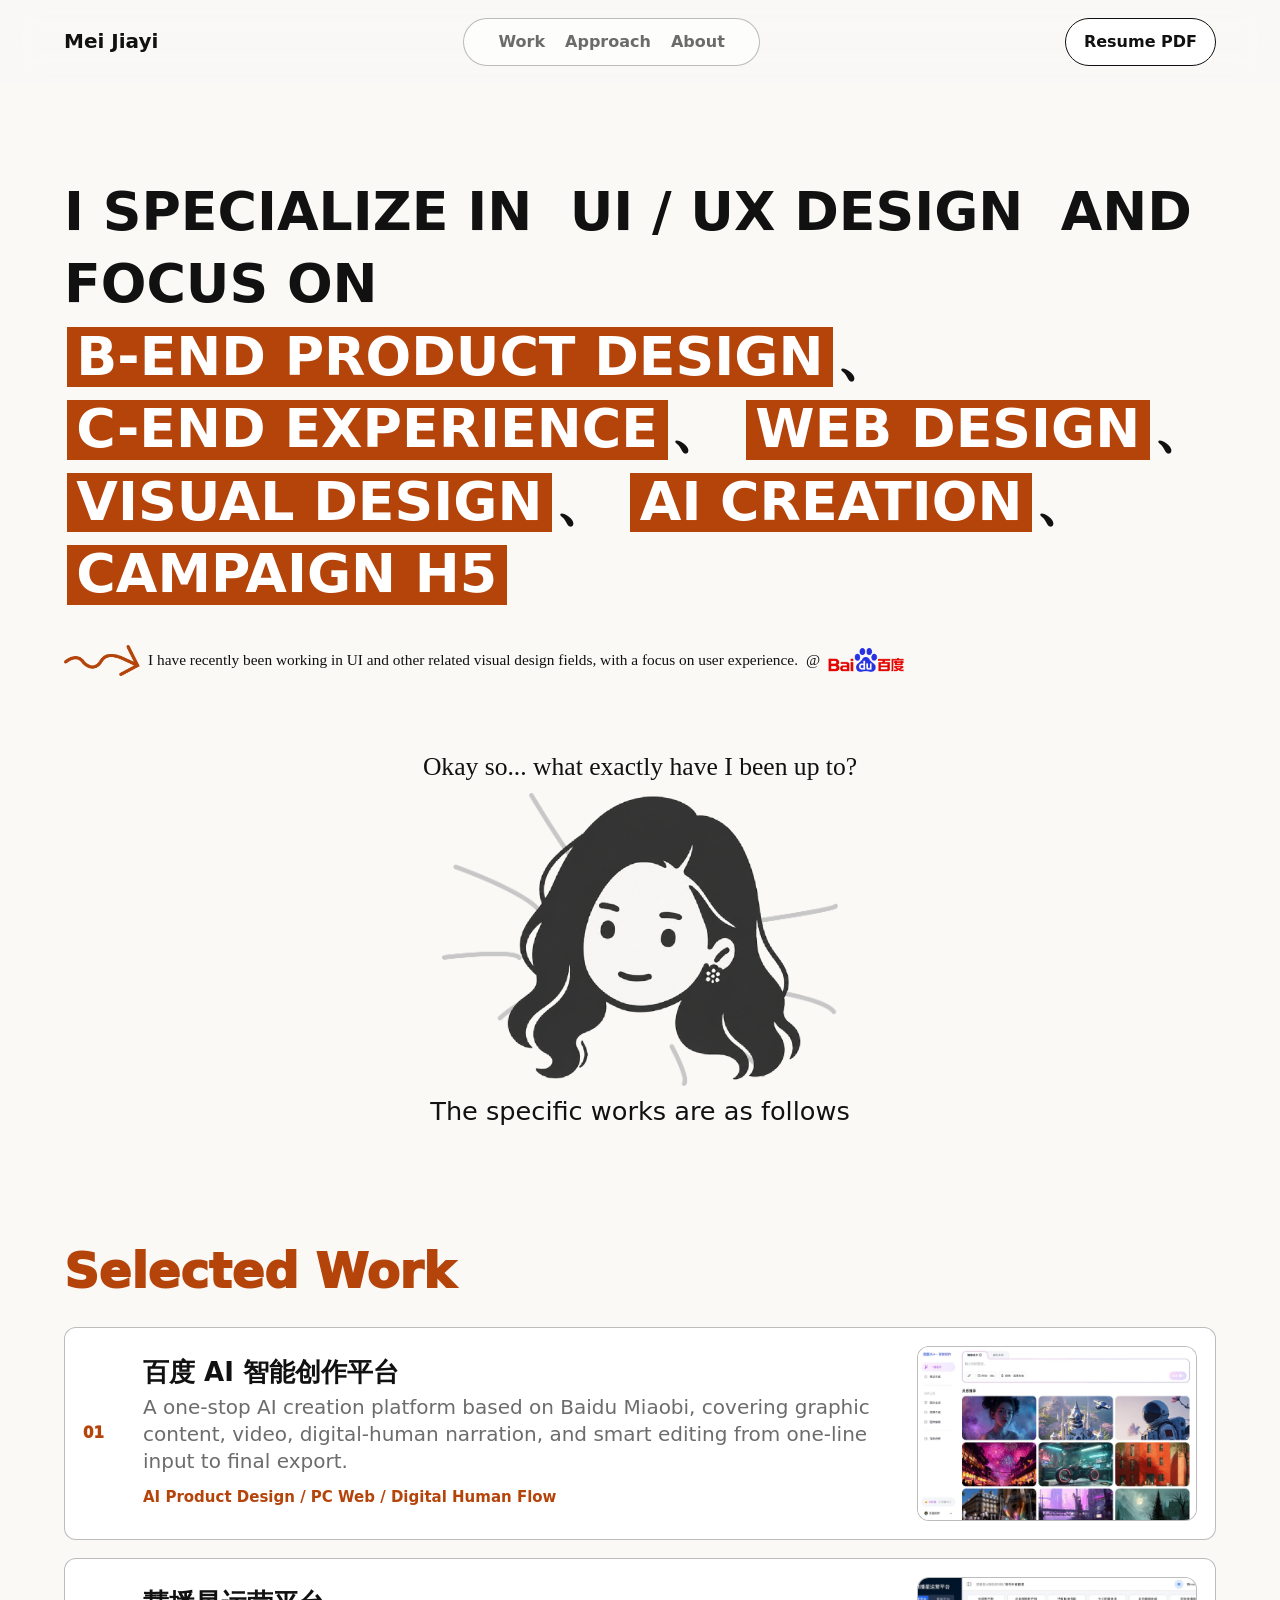
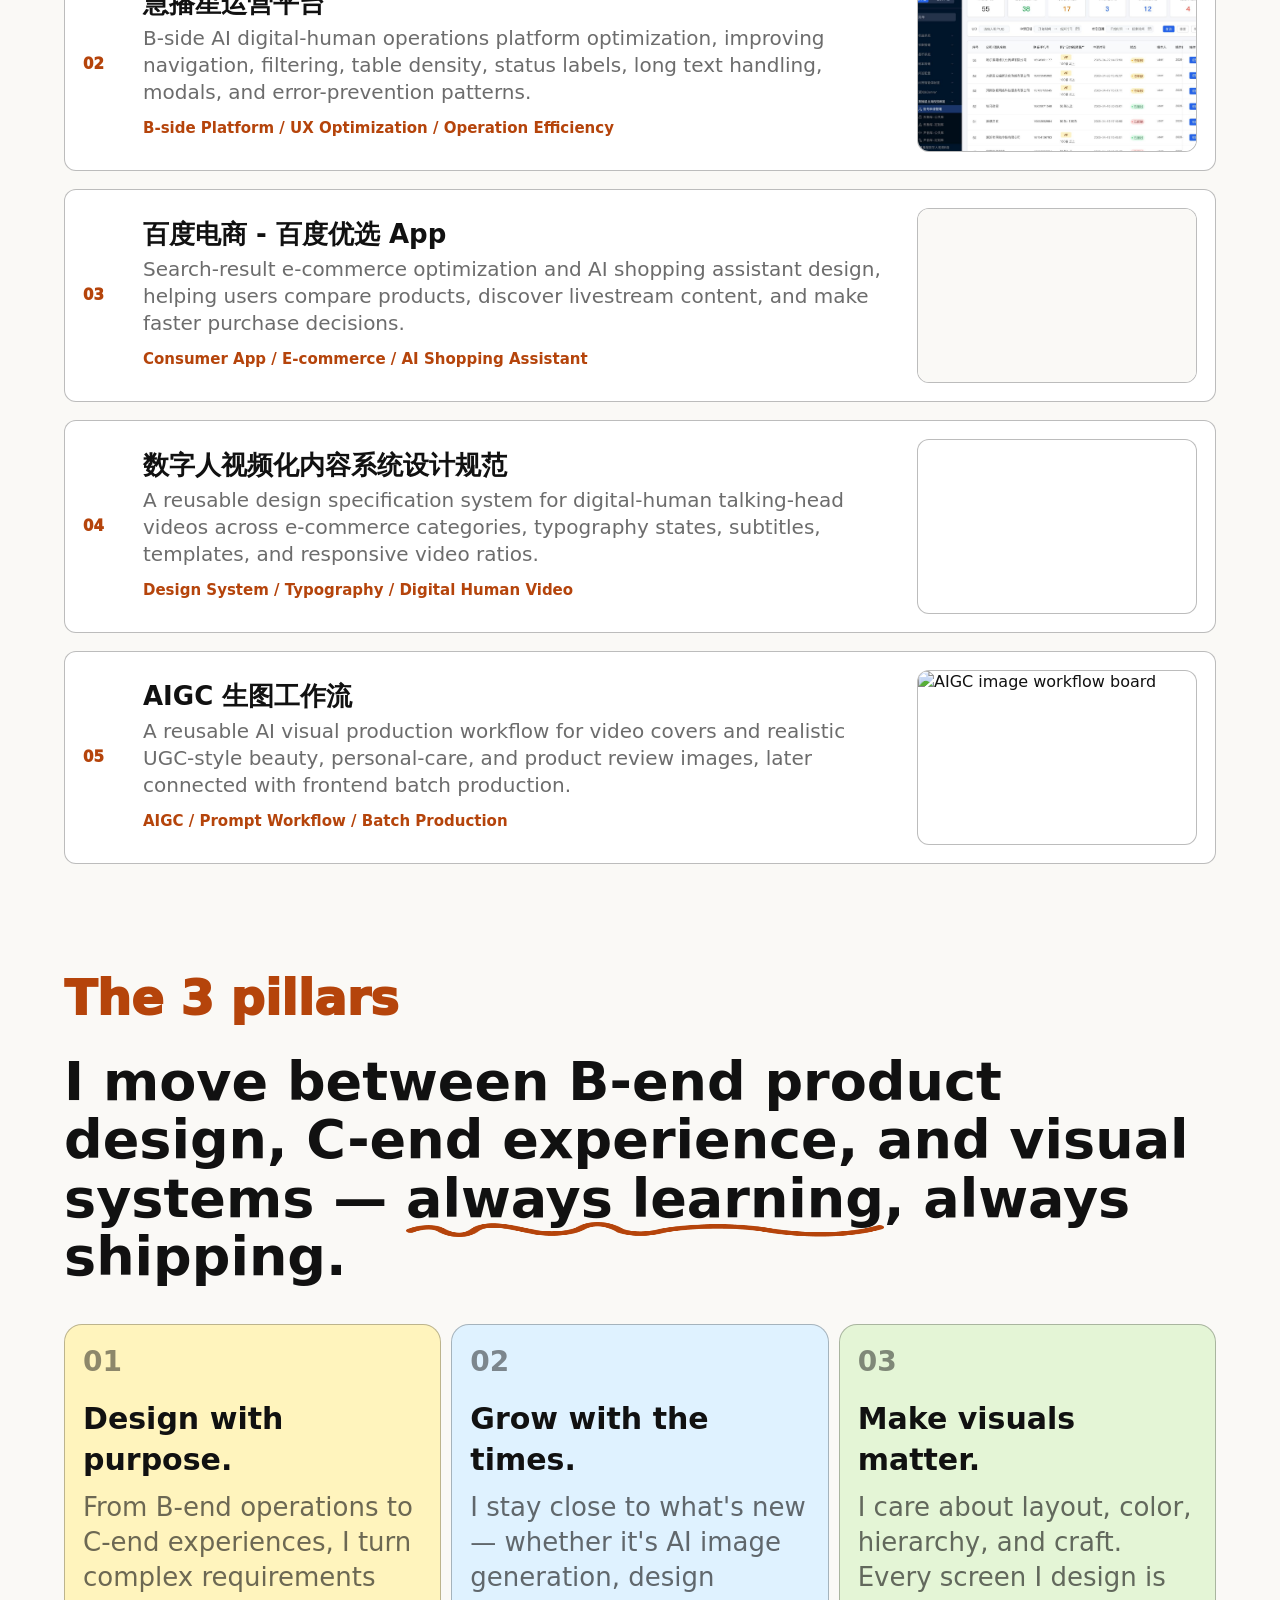
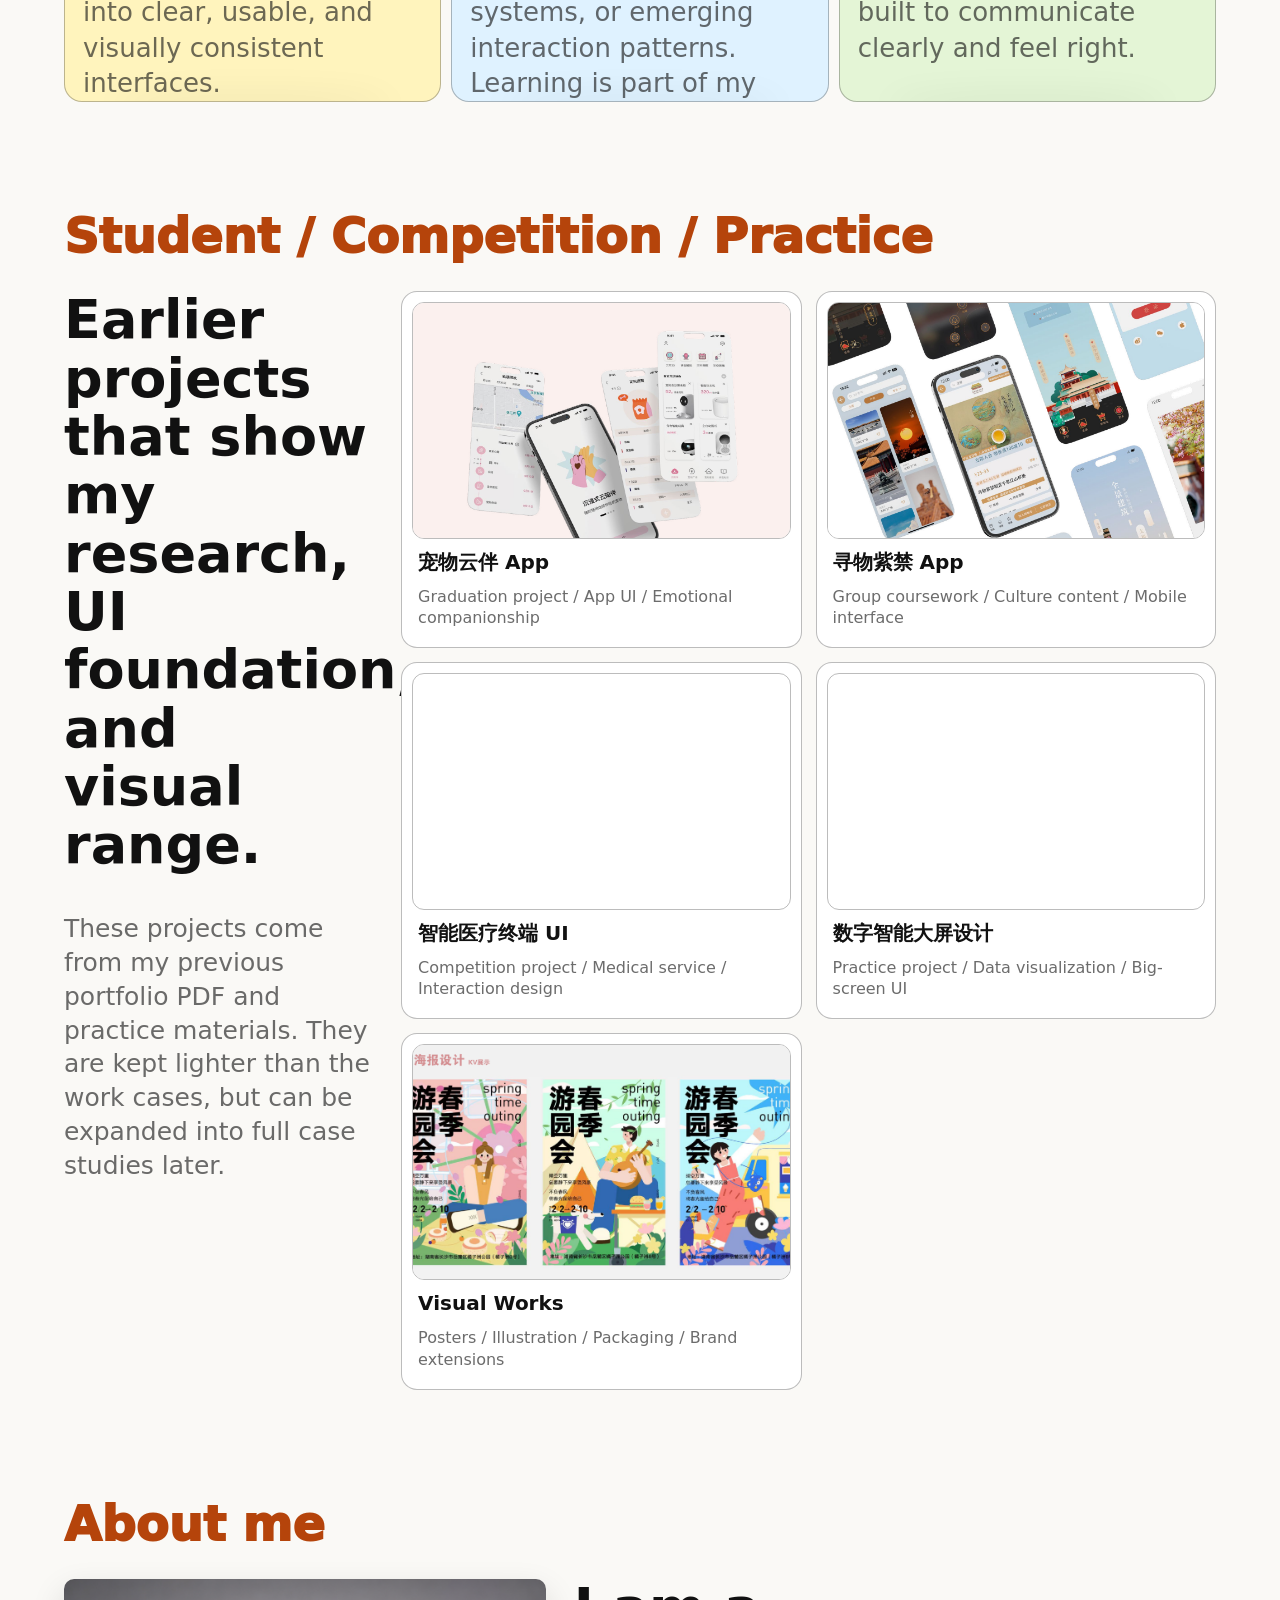
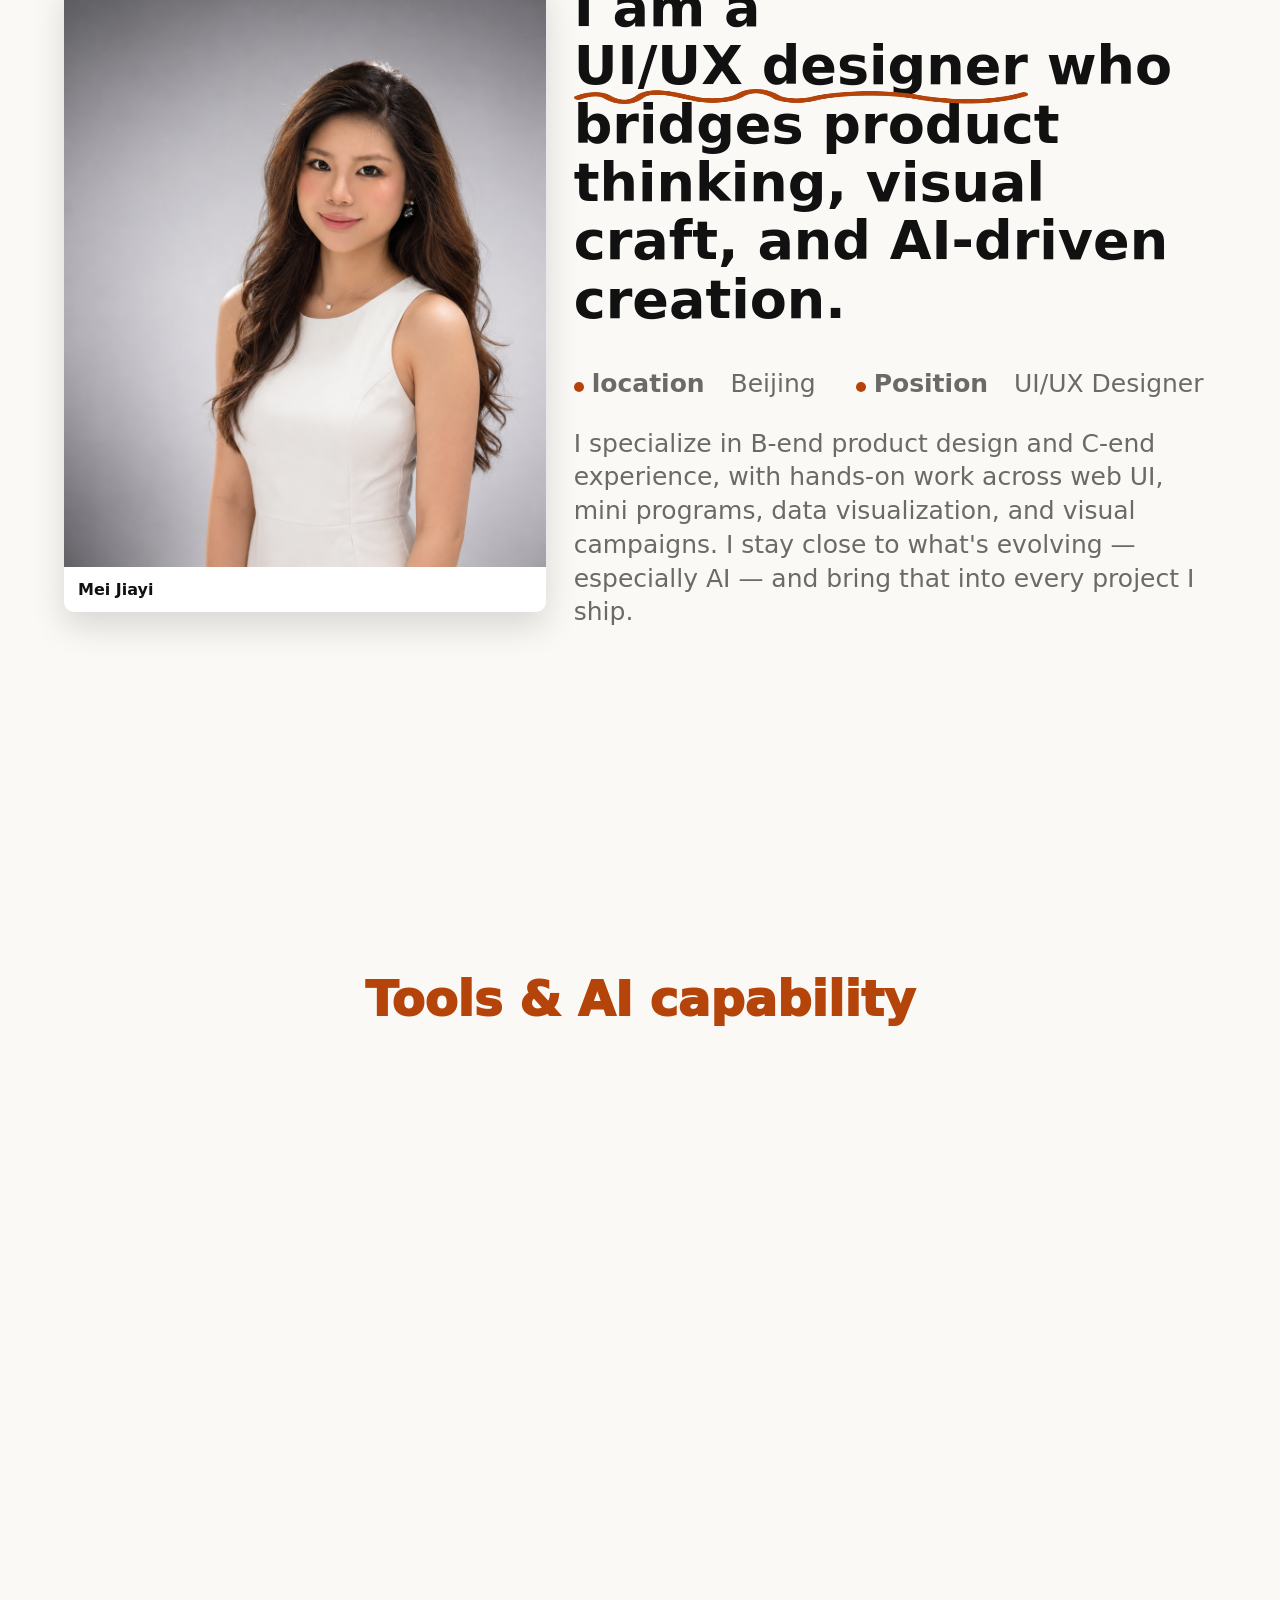
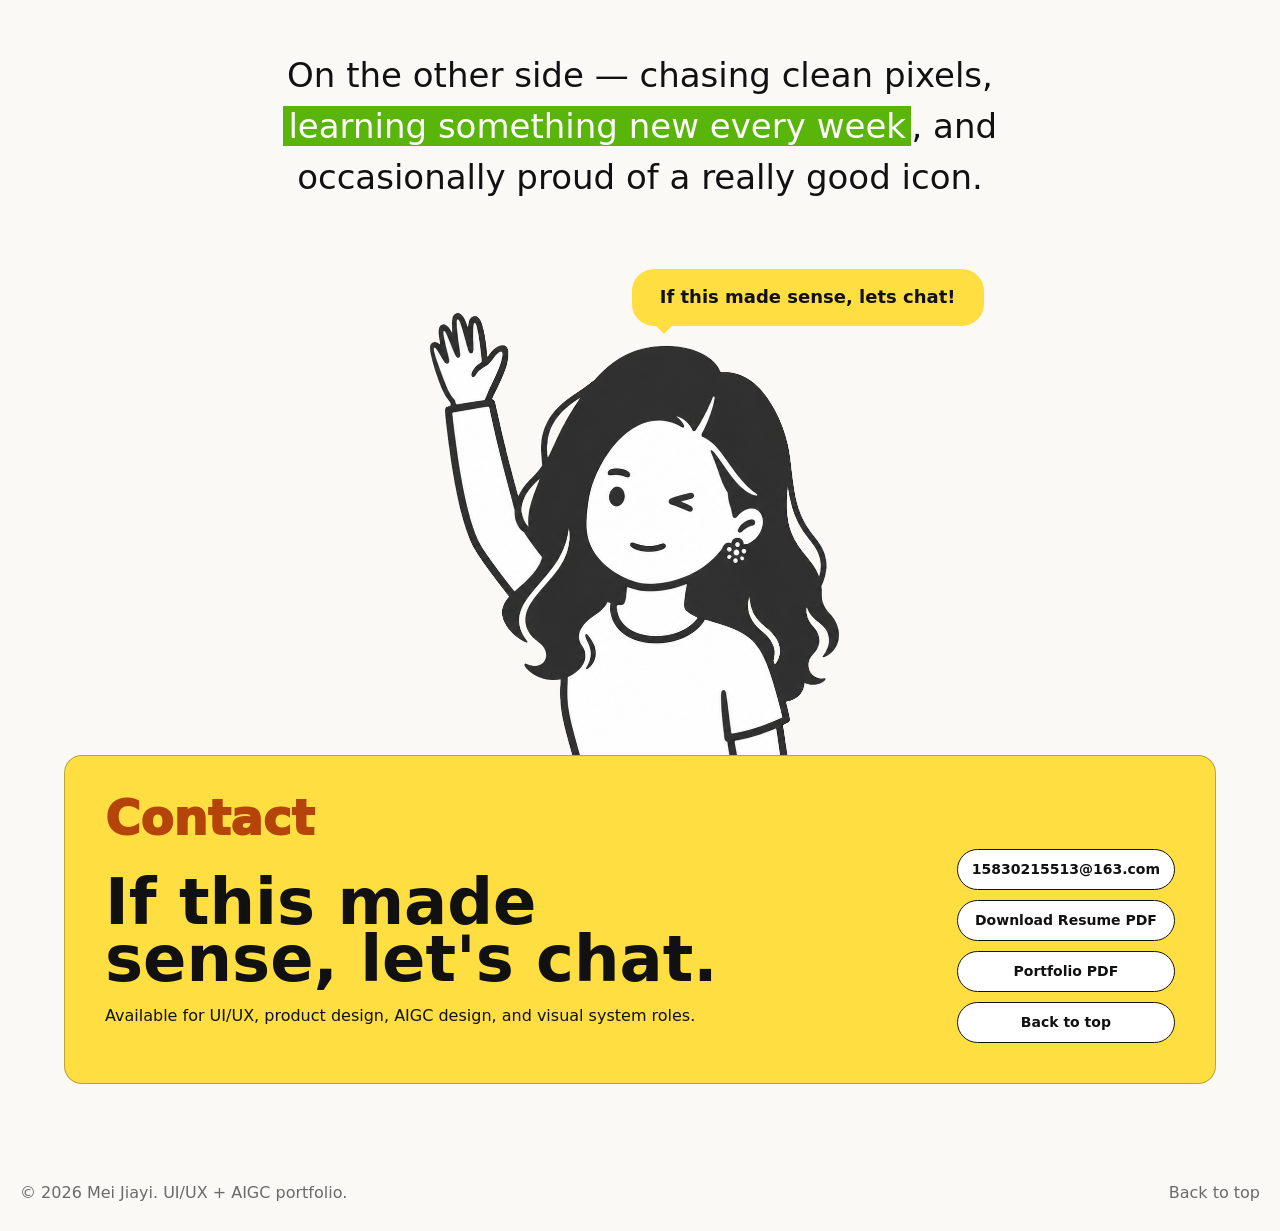
==== index.html @ f38233c6 "first commit" ====
<!doctype html>
<html lang="en">
  <head>
    <meta charset="utf-8" />
    <meta name="viewport" content="width=device-width, initial-scale=1" />
    <title>Mei Jiayi Portfolio 2026</title>
    <meta
      name="description"
      content="Mei Jiayi's UI/UX and AIGC portfolio for B-end product design, C-end experience, web design, visual design, AI creation, and campaign H5."
    />
    <link rel="icon" type="image/png" href="assets/site/favicon.png" />
    <link rel="stylesheet" href="styles.css" />
    <script src="https://unpkg.com/matter-js@0.19.0/build/matter.min.js"></script>
  </head>
  <body>
    <header class="site-header">
      <a class="brand" href="#top" aria-label="Back to top">
        <span class="brand-name">Mei Jiayi</span>
      </a>
      <nav class="nav-links" aria-label="Portfolio navigation">
        <a href="#work">Work</a>
        <a href="#pillars">Approach</a>
        <a href="#about">About</a>
      </nav>
      <a class="contact-link" href="assets/site/resume-uiux-meijiayi.pdf">Resume PDF</a>
    </header>

    <main id="top">
      <section class="hero arena" aria-label="Portfolio introduction">
        <div class="arena-content">
          <h1 class="arena-title">
            <span>I SPECIALIZE IN&nbsp;</span>
            <span class="plain-title">UI / UX DESIGN</span>
            <span>&nbsp;AND FOCUS ON&nbsp;</span>
            <span
              class="highlight"
              data-images="assets/site/b端/b-1.jpg;assets/site/b端/b-2.jpg;assets/site/b端/b-3.jpg;assets/site/b端/b-4.jpg"
              >B-END PRODUCT DESIGN</span
            ><span>、</span>
            <span
              class="highlight"
              data-images="assets/site/c端/c-1.jpg;assets/site/c端/c-2.jpg;assets/site/c端/c-3.jpg;assets/site/c端/c-4.jpg"
              >C-END EXPERIENCE</span
            ><span>、</span>
            <span
              class="highlight"
              data-images="assets/site/web/web-1.jpg;assets/site/web/web-2.jpg;assets/site/web/web-3.jpg;assets/site/web/web-4.jpg"
              >WEB DESIGN</span
            ><span>、</span>
            <span
              class="highlight"
              data-images="assets/site/平面/g-1.jpg;assets/site/平面/g-2.jpg;assets/site/平面/g-3.jpg;assets/site/平面/g-4.jpg"
              >VISUAL DESIGN</span
            ><span>、</span>
            <span
              class="highlight"
              data-images="assets/site/ai/ai-1.jpg;assets/site/ai/ai-2.jpg;assets/site/ai/ai-3.jpg;assets/site/ai/ai-4.jpg"
              >AI CREATION</span
            ><span>、</span>
            <span
              class="highlight"
              data-images="assets/site/h5/h5-1.jpg;assets/site/h5/h5-2.jpg;assets/site/h5/h5-3.jpg;assets/site/h5/h5-4.jpg"
              >CAMPAIGN H5</span
            >
          </h1>

          <div class="hero-subline">
            <img class="scribble-arrow" src="assets/site/scribble-arrow.png" alt="" aria-hidden="true" />
            <p>
              I have recently been working in UI and other related visual design
              fields, with a focus on user experience.
            </p>
            <span>@</span>
            <img src="assets/site/logo.png" alt="Baidu" />
          </div>
            </div>
          </div>

          <div class="arena-images" aria-hidden="true">
            <img class="arena-img arena-img-1" src="" alt="" />
            <img class="arena-img arena-img-2" src="" alt="" />
            <img class="arena-img arena-img-3" src="" alt="" />
            <img class="arena-img arena-img-4" src="" alt="" />
          </div>
        </div>
      </section>

      <section class="bridge">
        <p class="bridge-handwritten">Okay so... what exactly have I been up to?</p>
        <div class="bridge-portrait" aria-hidden="true">
          <img class="bridge-bg" src="assets/site/手绘头像背景.png" alt="" />
          <img class="avatar-normal" src="assets/site/手绘头像.png" alt="" />
          <img class="avatar-wink" src="assets/site/手绘头像鼠标滑入效果.png" alt="" />
        </div>
        <h2>The specific works are as follows</h2>
      </section>

      <section class="work-section" id="work">
        <div class="section-kicker">Selected Work</div>
        <div class="project-stack">
          <article class="work-card feature reveal" data-project="baidu-ai">
            <div class="work-number">01</div>
            <div>
              <h3>百度 AI 智能创作平台</h3>
              <p>
                A one-stop AI creation platform based on Baidu Miaobi,
                covering graphic content, video, digital-human narration, and
                smart editing from one-line input to final export.
              </p>
              <span>AI Product Design / PC Web / Digital Human Flow</span>
            </div>
            <figure class="project-preview wide">
              <img src="assets/site/baidu-ai/cover.jpg" alt="Baidu AI creation platform home page" />
            </figure>
          </article>

          <article class="work-card reveal" data-project="huiboxing">
            <div class="work-number">02</div>
            <div>
              <h3>慧播星运营平台</h3>
              <p>
                B-side AI digital-human operations platform optimization,
                improving navigation, filtering, table density, status labels,
                long text handling, modals, and error-prevention patterns.
              </p>
              <span>B-side Platform / UX Optimization / Operation Efficiency</span>
            </div>
            <figure class="project-preview wide">
              <img src="assets/site/huiboxing/cover.jpg" alt="Huiboxing operations platform interface" />
            </figure>
          </article>

          <article class="work-card reveal" data-project="baidu-youxuan">
            <div class="work-number">03</div>
            <div>
              <h3>百度电商 - 百度优选 App</h3>
              <p>
                Search-result e-commerce optimization and AI shopping assistant
                design, helping users compare products, discover livestream
                content, and make faster purchase decisions.
              </p>
              <span>Consumer App / E-commerce / AI Shopping Assistant</span>
            </div>
            <figure class="project-preview wide app-collage">
              <video src="assets/site/baidu-youxuan/视频封面.mp4" autoplay muted loop playsinline></video>
            </figure>
          </article>

          <article class="work-card reveal" data-project="digital-human">
            <div class="work-number">04</div>
            <div>
              <h3>数字人视频化内容系统设计规范</h3>
              <p>
                A reusable design specification system for digital-human
                talking-head videos across e-commerce categories, typography
                states, subtitles, templates, and responsive video ratios.
              </p>
              <span>Design System / Typography / Digital Human Video</span>
            </div>
            <figure class="project-preview wide">
              <video src="assets/site/digital-human/cover视频.mp4" autoplay muted loop playsinline></video>
            </figure>
          </article>

          <article class="work-card reveal" data-project="image-workflow">
            <div class="work-number">05</div>
            <div>
              <h3>AIGC 生图工作流</h3>
              <p>
                A reusable AI visual production workflow for video covers and
                realistic UGC-style beauty, personal-care, and product review
                images, later connected with frontend batch production.
              </p>
              <span>AIGC / Prompt Workflow / Batch Production</span>
            </div>
            <figure class="project-preview wide">
              <img src="assets/site/image-workflow/cover.jpg" alt="AIGC image workflow board" />
            </figure>
          </article>
        </div>
      </section>

      <section class="case-drawer" id="caseDrawer" aria-live="polite">
        <button class="drawer-close" type="button" id="drawerClose">Close</button>
        <p class="section-kicker" id="caseMeta">Case Study</p>
        <h2 id="caseTitle">Project title</h2>
        <p class="case-summary" id="caseSummary"></p>
        <div class="case-grid">
          <div>
            <h3>Context</h3>
            <p id="caseContext"></p>
          </div>
          <div>
            <h3>My work</h3>
            <p id="caseRole"></p>
          </div>
          <div>
            <h3>Value</h3>
            <p id="caseImpact"></p>
          </div>
        </div>
        <div class="case-gallery" id="caseGallery"></div>
      </section>

      <section class="pillars" id="pillars">
        <p class="section-kicker">The 3 pillars</p>
        <h2>
          I move between B-end product design, C-end experience, and visual
          systems — <span class="underline-mark">always learning</span>, always shipping.
        </h2>
        <div class="pillar-grid tilt-grid">
          <article class="pillar-card tilt-card reveal">
            <div class="card-shine"></div>
            <div class="card-shadow-el"></div>
            <span>01</span>
            <h3>Design with purpose.</h3>
            <p>
              From B-end operations to C-end experiences, I turn complex
              requirements into clear, usable, and visually consistent interfaces.
            </p>
          </article>
          <article class="pillar-card tilt-card reveal">
            <div class="card-shine"></div>
            <div class="card-shadow-el"></div>
            <span>02</span>
            <h3>Grow with the times.</h3>
            <p>
              I stay close to what's new — whether it's AI image generation,
              design systems, or emerging interaction patterns. Learning is
              part of my workflow.
            </p>
          </article>
          <article class="pillar-card tilt-card reveal">
            <div class="card-shine"></div>
            <div class="card-shadow-el"></div>
            <span>03</span>
            <h3>Make visuals matter.</h3>
            <p>
              I care about layout, color, hierarchy, and craft. Every screen I
              design is built to communicate clearly and feel right.
            </p>
          </article>
        </div>
      </section>

      <section class="archive-section" id="archive">
        <p class="section-kicker">Student / Competition / Practice</p>
        <div class="archive-left">
          <h2>Earlier projects that show my research, UI foundation, and visual range.</h2>
          <p class="archive-note">
            These projects come from my previous portfolio PDF and practice
            materials. They are kept lighter than the work cases, but can be
            expanded into full case studies later.
          </p>
        </div>
        <div class="archive-list">
          <article class="archive-item reveal" data-project="pet-cloud">
            <img src="assets/site/student-work/pet-cloud/page-05.jpg" alt="Pet Cloud Companion App project page" />
            <strong>宠物云伴 App</strong>
            <span>Graduation project / App UI / Emotional companionship</span>
          </article>
          <article class="archive-item reveal" data-project="palace-app">
            <img src="assets/site/student-work/palace-app/page-24.jpg" alt="Forbidden City app high fidelity screens" />
            <strong>寻物紫禁 App</strong>
            <span>Group coursework / Culture content / Mobile interface</span>
          </article>
          <article class="archive-item reveal" data-project="medical-screen">
            <video src="assets/site/student-work/medical-screen/视频封面.mp4" autoplay muted loop playsinline></video>
            <strong>智能医疗终端 UI</strong>
            <span>Competition project / Medical service / Interaction design</span>
          </article>
          <article class="archive-item reveal" data-project="digital-dashboard">
            <video src="assets/site/digital-dashboard/视频封面.mp4" autoplay muted loop playsinline></video>
            <strong>数字智能大屏设计</strong>
            <span>Practice project / Data visualization / Big-screen UI</span>
          </article>
          <article class="archive-item reveal" data-project="visual-work">
            <img src="assets/site/student-work/visual-work/page-51.jpg" alt="Visual poster and KV works" />
            <strong>Visual Works</strong>
            <span>Posters / Illustration / Packaging / Brand extensions</span>
          </article>
        </div>
      </section>

      <section class="about-section" id="about">
        <p class="section-kicker">About me</p>
        <div class="about-photo-card">
          <img src="assets/site/portrait.jpg" alt="Portrait of Mei Jiayi" />
          <span>Mei Jiayi</span>
        </div>
        <div class="about-copy">
          <h2>
            I am a <span class="underline-mark">UI/UX designer</span> who
            bridges product thinking, visual craft, and AI-driven creation.
          </h2>
          <div class="about-facts">
            <span><b>location</b> Beijing</span>
            <span><b>Position</b> UI/UX Designer</span>
          </div>
          <p class="about-bio">
            I specialize in B-end product design and C-end experience, with
            hands-on work across web UI, mini programs, data visualization, and
            visual campaigns. I stay close to what's evolving — especially AI —
            and bring that into every project I ship.
          </p>
          <div class="about-grid tilt-grid">
            <article class="about-card tilt-card reveal">
              <div class="card-shine"></div>
              <div class="card-shadow-el"></div>
              <h3>Education</h3>
              <p>
                Hebei Academy of Fine Arts, Art & Technology major, UI Design
                direction. Bachelor degree, 2020.09-2024.06. GPA 3.38/4, top
                10%.
              </p>
            </article>
            <article class="about-card tilt-card reveal">
              <div class="card-shine"></div>
              <div class="card-shadow-el"></div>
              <h3>Experience</h3>
              <p>
                Design experience across web UI, e-commerce, visual materials,
                data visualization, school website UI, and Baidu-related
                product interfaces.
              </p>
            </article>
            <article class="about-card tilt-card reveal">
              <div class="card-shine"></div>
              <div class="card-shadow-el"></div>
              <h3>Awards</h3>
              <p>
                Provincial outstanding graduate, scholarship winner, Bird's
                Nest Cup second prize, packaging design award, and multiple
                art/design exhibition awards.
              </p>
            </article>
          </div>
        </div>
      </section>

      <section class="skills-section reveal">
        <p class="section-kicker">Tools & AI capability</p>
        <div class="skill-board">
          <span class="skill-animate">Adobe Animate</span>
          <span class="skill-cursor">Cursor</span>
          <span class="skill-codex">Codex</span>
          <span class="skill-figma">Figma</span>
          <span class="skill-ps">Photoshop</span>
          <span class="skill-ae">After Effects</span>
          <span class="skill-html">HTML / CSS</span>
          <span class="skill-claude">Claude</span>
          <span class="skill-ai">Illustrator</span>
          <span class="skill-hbuilder">HBuilder</span>
          <span class="skill-office">Office / PPT</span>
          <span class="skill-aigc">Artificial Intelligence</span>
          <span class="skill-pr">Adobe Premiere Pro</span>
        </div>
        <div class="skills-heading">
          <h2>
            On the other side — chasing clean pixels,
            <span class="green-highlight">learning something new every week</span>,
            and occasionally proud of a really good icon.
          </h2>
        </div>
      </section>

      <div class="contact-illustration">
        <img src="assets/site/手绘头像半身像.png" alt="" />
        <div class="speech-bubble">If this made sense, lets chat!</div>
      </div>

      <section class="contact-section" id="contact">
        <div class="contact-bubble">
          <div>
            <p class="section-kicker">Contact</p>
            <h2>If this made sense, let's chat.</h2>
            <p>Available for UI/UX, product design, AIGC design, and visual system roles.</p>
          </div>
        </div>
        <div class="contact-actions">
          <a href="mailto:15830215513@163.com">15830215513@163.com</a>
          <a href="assets/site/resume-uiux-meijiayi.pdf">Download Resume PDF</a>
          <a href="assets/site/portfolio-meijiayi-previous.pdf">Portfolio PDF</a>
          <a href="#top">Back to top</a>
        </div>
      </section>
    </main>

    <footer class="site-footer">
      <span>© 2026 Mei Jiayi. UI/UX + AIGC portfolio.</span>
      <a href="#top">Back to top</a>
    </footer>

    <script src="script.js"></script>
  </body>
</html>
---- styles.css ----
:root {
  --paper: #faf9f6;
  --ink: #111111;
  --muted: rgba(17, 17, 17, 0.62);
  --line: rgba(17, 17, 17, 0.28);
  --burnt: #b5440b;
  --yellow: #ffde42;
  --green: #5ab50b;
  --blue-card: #dff2ff;
  --green-card: #e4f5d6;
  --cream-card: #fff4bd;
  --shadow: 8px 8px 0 rgba(17, 17, 17, 0.12);
}

* {
  box-sizing: border-box;
}

html {
  scroll-behavior: smooth;
}

body {
  margin: 0;
  overflow-x: hidden;
  background: var(--paper);
  color: var(--ink);
  font-family: Inter, ui-sans-serif, system-ui, -apple-system, BlinkMacSystemFont, "Segoe UI", Arial, sans-serif;
  line-height: 1.35;
}

a {
  color: inherit;
  text-decoration: none;
}

button {
  color: inherit;
  font: inherit;
}

.site-header {
  position: sticky;
  top: 0;
  z-index: 60;
  display: flex;
  align-items: center;
  justify-content: space-between;
  gap: 16px;
  padding: 18px clamp(20px, 5vw, 72px);
  background: rgba(250, 249, 246, 0.86);
  backdrop-filter: blur(18px);
}

.brand-name {
  font-size: 20px;
  font-weight: 900;
}

.nav-links {
  display: flex;
  gap: 20px;
  padding: 12px 34px;
  border: 1px solid var(--line);
  border-radius: 999px;
  background: rgba(255, 255, 255, 0.62);
}

.nav-links a,
.contact-link {
  color: var(--muted);
  font-weight: 800;
}

.contact-link {
  padding: 12px 18px;
  border: 1px solid var(--ink);
  border-radius: 999px;
  background: #fff;
  color: var(--ink);
}

main {
  width: 100%;
  padding-inline: clamp(20px, 5vw, 72px);
}

.hero,
.bridge,
.work-section,
.pillars,
.archive-section,
.about-section,
.skills-section,
.contact-section,
.case-drawer {
  width: 100%;
  margin-inline: auto;
}

.hero {
  position: relative;
  overflow: hidden;
  min-height: 0;
  display: grid;
  align-content: center;
  padding: clamp(58px, 9vw, 92px) 0 46px;
}

.arena-content {
  position: relative;
}

.arena-title {
  position: relative;
  z-index: 2;
  max-width: none;
  margin: 0;
  font-size: clamp(24px, 4.2vw, 56px);
  font-weight: 900;
  line-height: 1.35;
  letter-spacing: 0;
  text-transform: uppercase;
}

.arena-title span {
  display: inline;
}

.plain-title {
  white-space: nowrap;
}

.highlight {
  position: relative;
  display: inline-block;
  margin: 0 0.05em;
  padding: 0 0.18em 0.02em;
  color: #fff;
  white-space: nowrap;
  cursor: default;
}

.highlight::before {
  position: absolute;
  inset: 0.05em 0 0.03em;
  z-index: -1;
  background: var(--burnt);
  transform: scaleX(1);
  transform-origin: right;
  content: "";
}

.highlight.hovered::before {
  animation: highlightWipe 0.55s ease-out forwards;
}

.arena-images {
  position: fixed;
  inset: 0;
  z-index: 10;
  pointer-events: none;
}

.arena-img {
  position: absolute;
  width: clamp(200px, 24vw, 380px);
  aspect-ratio: 16 / 10;
  border: 1px solid var(--ink);
  border-radius: 14px;
  background: #fff;
  object-fit: cover;
  box-shadow: 12px 12px 0 rgba(17, 17, 17, 0.14);
  opacity: 0;
  transition:
    opacity 220ms ease,
    transform 520ms cubic-bezier(0.2, 1, 0.2, 1);
}

.arena-img-1 {
  left: 2%;
  top: 10%;
  transform: translate(-70vw, -40vh) rotate(-22deg);
}

.arena-img-2 {
  right: 2%;
  top: 10%;
  transform: translate(70vw, -40vh) rotate(16deg);
}

.arena-img-3 {
  left: 4%;
  bottom: 12%;
  transform: translate(-70vw, 40vh) rotate(14deg);
}

.arena-img-4 {
  right: 4%;
  bottom: 12%;
  transform: translate(70vw, 40vh) rotate(-18deg);
}

.arena-images.is-in .arena-img {
  opacity: 1;
}

.arena-images.is-in .arena-img-1 {
  transform: translate(0, 0) rotate(-12deg);
}

.arena-images.is-in .arena-img-2 {
  transform: translate(0, 0) rotate(10deg);
}

.arena-images.is-in .arena-img-3 {
  transform: translate(0, 0) rotate(8deg);
}

.arena-images.is-in .arena-img-4 {
  transform: translate(0, 0) rotate(-10deg);
}

.hero-subline {
  position: relative;
  z-index: 2;
  display: flex;
  flex-wrap: wrap;
  align-items: center;
  gap: 8px;
  max-width: none;
  margin-top: 34px;
  font-family: "Comic Sans MS", "Segoe Print", cursive;
  font-size: clamp(12px, 1.2vw, 16px);
}

.hero-subline p {
  margin: 0;
}

.hero-subline img {
  width: 76px;
  height: auto;
}

.scribble-arrow {
  width: 129px;
  height: 90px;
  flex-shrink: 0;
  object-fit: contain;
}

.bridge {
  display: grid;
  justify-items: center;
  gap: 8px;
  padding: 28px 0 64px;
  text-align: center;
}

.bridge p,
.bridge h2 {
  margin: 0;
  font-size: clamp(17px, 2vw, 26px);
  font-weight: 500;
}

.bridge-handwritten {
  font-family: "Comic Sans MS", "Segoe Print", "Bradley Hand", cursive;
  font-size: clamp(16px, 1.8vw, 24px);
}

.bridge-portrait {
  position: relative;
  width: min(470px, 86vw);
  aspect-ratio: 16 / 10;
}

.bridge-portrait .bridge-bg,
.bridge-portrait .avatar-normal,
.bridge-portrait .avatar-wink {
  position: absolute;
  inset: 0;
  width: 100%;
  height: 100%;
  object-fit: contain;
  transition: opacity 180ms ease, transform 200ms ease;
}

.bridge-bg {
  opacity: 0.95;
}

.avatar-wink {
  opacity: 0;
}

.bridge-portrait:hover .avatar-normal {
  opacity: 0;
  transform: scale(0.98) rotate(-2deg);
}

.bridge-portrait:hover .avatar-wink {
  opacity: 1;
  transform: scale(1.04) rotate(2deg);
}

.section-kicker {
  display: block;
  margin: 0 0 32px;
  color: var(--burnt);
  font-size: clamp(28px, 4.8vw, 48px);
  font-weight: 950;
  line-height: 0.95;
}

.work-section,
.pillars,
.archive-section,
.about-section,
.skills-section {
  padding: 56px 0;
}

.project-stack {
  display: grid;
  gap: 18px;
}

.work-card {
  display: grid;
  grid-template-columns: 42px minmax(0, 1fr) minmax(154px, 280px);
  gap: 18px;
  align-items: center;
  min-height: 156px;
  padding: 18px;
  border: 1px solid var(--line);
  border-radius: 12px;
  background: #fff;
  cursor: pointer;
  outline: none;
  transition: transform 180ms ease, box-shadow 180ms ease;
}

.work-card:hover,
.archive-item:hover {
  transform: translateY(-3px);
  box-shadow: var(--shadow);
}

.work-number {
  color: var(--burnt);
  font-size: 15px;
  font-weight: 950;
}

.work-card h3 {
  margin: 0 0 8px;
  font-size: 26px;
  line-height: 1.05;
}

.work-card p {
  margin: 0;
  color: var(--muted);
  font-size: 20px;
}

.work-card span {
  display: inline-block;
  margin-top: 12px;
  color: var(--burnt);
  font-size: 15px;
  font-weight: 800;
}

.project-preview {
  margin: 0;
  overflow: hidden;
  border: 1px solid var(--line);
  border-radius: 12px;
  background: #fff;
}

.project-preview.wide {
  aspect-ratio: 16 / 10;
}

.project-preview img,
.project-preview video {
  display: block;
  width: 100%;
  height: 100%;
  object-fit: cover;
  transition: transform 350ms ease;
}

.project-preview:hover img,
.project-preview:hover video {
  transform: scale(1.04);
}

.project-preview.app-collage img,
.project-preview.app-collage video {
  object-fit: contain;
  background: var(--paper);
}

.case-drawer {
  display: none;
  position: relative;
  padding: clamp(24px, 5vw, 58px);
  border: 1px solid var(--ink);
  border-radius: 28px;
  background: #FAF9F6;
  box-shadow: 0 20px 80px rgba(0, 0, 0, 0.2);
}

.case-drawer.is-open {
  display: block;
}

body.case-open {
  overflow: hidden;
}

body.case-open .case-drawer {
  position: fixed;
  inset: 86px auto 22px 50%;
  z-index: 90;
  width: min(1320px, calc(100% - 32px));
  overflow-y: auto;
  transform: translateX(-50%);
}

body.case-open .case-drawer::before {
  position: fixed;
  inset: -86px -100vw -22px;
  z-index: -1;
  background: #FAF9F6;
  content: "";
}

.drawer-close {
  position: sticky;
  top: 0;
  z-index: 10;
  float: right;
  padding: 12px 18px;
  border: 1px solid var(--ink);
  border-radius: 999px;
  background: var(--yellow);
  cursor: pointer;
  font-weight: 950;
  box-shadow: var(--shadow);
}

.case-drawer h2 {
  max-width: 900px;
  margin: 0 0 18px;
  font-size: clamp(38px, 6vw, 80px);
  line-height: 0.95;
}

.case-summary {
  max-width: 940px;
  color: var(--muted);
  font-size: 20px;
}

.case-grid {
  display: grid;
  grid-template-columns: repeat(3, 1fr);
  gap: 14px;
  margin: 28px 0 34px;
}

.case-grid div {
  padding: 18px;
  border: 1px solid var(--line);
  border-radius: 18px;
  background: var(--paper);
}

.case-grid h3 {
  margin: 0 0 8px;
}

.case-grid p {
  margin: 0;
  color: var(--muted);
}

.case-gallery {
  display: grid;
  gap: 30px;
}

.case-shot {
  width: min(100%, 1180px);
  justify-self: center;
  overflow: hidden;
  margin: 0;
  border: 1px solid var(--ink);
  border-radius: 24px;
  background: #fff;
  box-shadow: var(--shadow);
}

 .case-shot img {
  display: block;
  width: 100%;
  height: auto;
}

.case-shot figcaption {
  display: flex;
  gap: 12px;
  align-items: center;
  padding: 14px 18px;
  border-top: 1px solid var(--ink);
  color: var(--muted);
  font-weight: 800;
}

.case-shot figcaption span {
  display: inline-flex;
  min-width: 38px;
  height: 30px;
  align-items: center;
  justify-content: center;
  border: 1px solid var(--ink);
  border-radius: 999px;
  background: var(--yellow);
  color: var(--ink);
  font-size: 13px;
}

.pillars h2,
.archive-section h2,
.about-copy h2 {
  margin: 0 0 38px;
  font-size: clamp(36px, 5.6vw, 54px);
  line-height: 1.08;
  letter-spacing: 0;
}

.skills-heading h2 {
  margin: 0 0 38px;
  font-size: clamp(30px, 4.8vw, 46px);
  line-height: 1.08;
  letter-spacing: 0;
}

.underline-mark {
  position: relative;
  display: inline-block;
}

.underline-mark::after {
  position: absolute;
  right: 0;
  bottom: -0.16em;
  left: 0;
  height: 0.28em;
  background: url("assets/site/下划线条.png") center / 100% 100% no-repeat;
  content: "";
}

.tilt-grid {
  perspective: 900px;
}

.pillar-grid,
.about-grid {
  display: grid;
  grid-template-columns: repeat(3, 1fr);
  gap: 10px;
}

.tilt-card {
  position: relative;
  min-height: 172px;
  padding: 18px;
  overflow: hidden;
  border: 1px solid var(--line);
  border-radius: 18px;
  transform-style: preserve-3d;
  transition: box-shadow 220ms ease, transform 220ms ease;
  aspect-ratio: 1 / 1;
}

.pillar-card:nth-child(1),
.about-card:nth-child(1) {
  background: var(--cream-card);
}

.pillar-card:nth-child(2),
.about-card:nth-child(2) {
  background: var(--blue-card);
}

.pillar-card:nth-child(3),
.about-card:nth-child(3) {
  background: var(--green-card);
}

.card-shine {
  position: absolute;
  inset: 0;
  opacity: 0;
  pointer-events: none;
  background: radial-gradient(circle at var(--mx, 50%) var(--my, 50%), rgba(255,255,255,0.42), transparent 62%);
  transition: opacity 160ms ease;
}

.card-shadow-el {
  position: absolute;
  right: 12%;
  bottom: -18px;
  left: 12%;
  height: 28px;
  border-radius: 50%;
  background: rgba(0, 0, 0, 0.18);
  filter: blur(16px);
  opacity: 0.25;
  pointer-events: none;
}

.tilt-card span,
.tilt-card h3,
.tilt-card p {
  position: relative;
  z-index: 1;
}

.tilt-card span {
  color: rgba(17,17,17,0.48);
  font-size: 16px;
  font-weight: 900;
}

.tilt-card h3 {
  margin: 18px 0 10px;
  font-size: 16px;
}

.tilt-card p {
  margin: 0;
  color: var(--muted);
  font-size: 15px;
}

.pillar-card span {
  font-size: 28px;
}

.pillar-card h3 {
  font-size: 30px;
}

.pillar-card p {
  font-size: 26px;
}

.about-card p {
  font-size: 17px;
}

.archive-section {
  display: grid;
  grid-template-columns: minmax(200px, 0.55fr) 1.45fr;
  grid-template-rows: auto 1fr;
  gap: 0 28px;
  align-items: start;
}

.archive-section > .section-kicker {
  grid-column: 1 / -1;
}

.archive-left {
  grid-column: 1;
  grid-row: 2;
}

.archive-note {
  color: var(--muted);
  font-size: 25px;
}

.archive-list {
  grid-column: 2;
  grid-row: 2;
  display: grid;
  grid-template-columns: repeat(2, 1fr);
  gap: 14px;
}

.archive-item {
  display: grid;
  gap: 10px;
  min-height: 184px;
  padding: 10px;
  border: 1px solid var(--line);
  border-radius: 16px;
  background: #fff;
  cursor: pointer;
  transition: transform 180ms ease, box-shadow 180ms ease;
}

.archive-item {
  overflow: hidden;
}

.archive-item img,
.archive-item video {
  width: 100%;
  aspect-ratio: 16 / 10;
  border: 1px solid var(--line);
  border-radius: 12px;
  object-fit: cover;
  object-position: top center;
  transition: transform 350ms ease;
}

.archive-item:hover img,
.archive-item:hover video {
  transform: scale(1.04);
}

.archive-item strong {
  padding-inline: 6px;
  font-size: 20px;
}

.archive-item span {
  padding: 0 6px 8px;
  color: var(--muted);
  font-size: 16px;
}

.about-section {
  display: grid;
  grid-template-columns: 3fr 4fr;
  grid-template-rows: auto 1fr;
  gap: 0 28px;
  align-items: start;
}

.about-section > .section-kicker {
  grid-column: 1 / -1;
}

.about-photo-card {
  grid-column: 1;
  grid-row: 2;
  position: sticky;
  top: 100px;
  overflow: hidden;
  border-radius: 10px;
  background: #fff;
  box-shadow: 0 14px 34px rgba(0,0,0,0.14);
  transition: transform 200ms ease;
}

.about-photo-card:hover {
  transform: rotate(-2deg) translateY(-4px);
}

.about-photo-card img {
  display: block;
  width: 100%;
  aspect-ratio: 1 / 1.22;
  object-fit: cover;
}

.about-copy {
  grid-column: 2;
  grid-row: 2;
}

.about-photo-card span {
  display: block;
  padding: 12px 14px;
  font-weight: 900;
}

.about-grid {
  margin-top: 28px;
}

.about-facts {
  display: flex;
  flex-wrap: wrap;
  gap: 18px 40px;
  margin: 20px 0 26px;
  color: var(--muted);
  font-size: 25px;
}

.about-facts span::before {
  display: inline-block;
  width: 10px;
  height: 10px;
  margin-right: 8px;
  border-radius: 50%;
  background: var(--burnt);
  content: "";
}

.about-facts b {
  margin-right: 18px;
  color: var(--muted);
  font-weight: 700;
}

.about-bio {
  max-width: 640px;
  margin: 0;
  color: var(--muted);
  font-size: 25px;
}

.skills-section {
  text-align: center;
}

.skills-section > .section-kicker {
  margin-bottom: 48px;
}

.skills-heading h2 {
  max-width: 820px;
  margin: 60px auto 0;
  font-size: clamp(22px, 3.5vw, 34px);
  font-weight: 500;
  line-height: 1.5;
}

.green-highlight {
  background: var(--green);
  color: #fff;
  padding-inline: 0.16em;
}

.skill-board {
  position: relative;
  min-height: 520px;
  max-width: 1100px;
  margin: 0 auto;
  overflow: hidden;
}

.skill-board span {
  position: absolute;
  top: 0;
  left: 0;
  display: inline-block;
  padding: 10px 24px;
  border: 1px solid var(--line);
  border-radius: 999px;
  font-size: clamp(18px, 2.8vw, 28px);
  font-weight: 500;
  white-space: nowrap;
  user-select: none;
  cursor: grab;
  will-change: transform;
  visibility: hidden;
}

.skill-board.is-ready span {
  visibility: visible;
}

.skill-board span:active {
  cursor: grabbing;
}

.skill-figma,
.skill-ae,
.skill-pr,
.skill-animate {
  background: var(--yellow);
}

.skill-ps,
.skill-html,
.skill-cursor,
.skill-codex,
.skill-hbuilder {
  background: var(--blue-card);
}

.skill-ai,
.skill-aigc,
.skill-claude,
.skill-office {
  background: var(--green-card);
}

.contact-illustration {
  position: relative;
  display: flex;
  justify-content: center;
  align-items: flex-end;
  width: fit-content;
  margin: 0 auto;
  padding-left: 0;
}

.contact-illustration img {
  width: 767px;
  height: 496px;
  max-width: 100%;
  object-fit: contain;
  display: block;
}

.speech-bubble {
  position: absolute;
  right: 40px;
  top: 10px;
  padding: 16px 28px;
  background: var(--yellow);
  border: none;
  border-radius: 22px;
  font-size: 18px;
  font-weight: 600;
  color: var(--ink);
  white-space: nowrap;
}

.speech-bubble::after {
  content: "";
  position: absolute;
  bottom: -8px;
  left: 24px;
  width: 0;
  height: 0;
  border-left: 8px solid transparent;
  border-right: 8px solid transparent;
  border-top: 8px solid var(--yellow);
}

.contact-section {
  display: grid;
  grid-template-columns: 1fr auto;
  gap: 20px;
  margin-top: 0;
  margin-bottom: 70px;
  padding: clamp(22px, 4vw, 40px);
  border: 1px solid var(--line);
  border-radius: 18px;
  background: var(--yellow);
  align-items: end;
}

.contact-bubble {
  display: flex;
  flex-direction: column;
  justify-content: center;
}

.contact-bubble h2 {
  max-width: 650px;
  margin: 0 0 10px;
  font-size: clamp(38px, 5vw, 76px);
  line-height: 0.9;
}

.contact-actions {
  display: flex;
  flex-direction: column;
  flex-wrap: nowrap;
  gap: 10px;
  justify-content: flex-start;
  align-items: stretch;
}

.contact-actions a {
  padding: 10px 14px;
  border: 1px solid var(--ink);
  border-radius: 999px;
  background: #fff;
  font-size: 14px;
  font-weight: 850;
  text-align: center;
}

.site-footer {
  display: flex;
  justify-content: space-between;
  gap: 16px;
  width: calc(100% - 40px);
  max-width: 1400px;
  margin: 0 auto;
  padding: 28px 0;
  color: var(--muted);
}

.reveal {
  opacity: 0;
  transform: translateY(26px);
  transition: opacity 600ms ease, transform 600ms cubic-bezier(0.22, 1, 0.36, 1);
}

.reveal.is-visible {
  opacity: 1;
  transform: translateY(0);
}

@keyframes highlightWipe {
  0% { transform: scaleX(1); transform-origin: right; }
  44% { transform: scaleX(0); transform-origin: right; }
  45% { transform: scaleX(0); transform-origin: left; }
  100% { transform: scaleX(1); transform-origin: left; }
}

@media (max-width: 620px) {
  .nav-links {
    display: none;
  }

  .work-card,
  .archive-section,
  .about-section {
    grid-template-columns: 1fr;
  }

  .archive-section,
  .about-section {
    grid-template-rows: auto auto auto;
  }

  .archive-section > .section-kicker,
  .about-section > .section-kicker {
    grid-column: 1;
  }

  .archive-left,
  .archive-list,
  .about-photo-card,
  .about-copy {
    grid-column: 1;
    grid-row: auto;
  }

  .contact-section {
    grid-template-columns: 1fr;
  }

  .contact-bubble {
    display: flex;
    flex-direction: column;
  }

  .pillar-grid,
  .about-grid,
  .case-grid {
    grid-template-columns: 1fr;
  }

  .about-photo-card {
    position: static;
    max-width: 260px;
  }
}

@media (max-width: 640px) {
  .site-header {
    padding: 14px 20px;
  }

  .contact-link {
    display: none;
  }

  .hero,
  .bridge,
  .work-section,
  .pillars,
  .archive-section,
  .about-section,
  .skills-section,
  .contact-section {
    width: 100%;
  }

  .hero {
    min-height: 0;
    padding-top: 54px;
  }

  .arena-title {
    font-size: clamp(25px, 8.8vw, 42px);
  }

  .arena-images {
    display: none;
  }

  .hero-subline {
    font-size: 12px;
  }

  .hero-subline img {
    width: 58px;
  }

  .section-kicker {
    font-size: 34px;
  }

  .archive-list {
    grid-template-columns: repeat(2, 1fr);
  }

  .archive-item {
    min-height: 0;
  }

  .contact-illustration {
    justify-content: center;
    padding-left: 0;
  }

  .speech-bubble {
    left: auto;
    right: clamp(20px, 10vw, 60px);
    top: 0;
  }

  .contact-actions {
    flex-direction: row;
    flex-wrap: wrap;
    justify-content: flex-start;
    align-items: flex-start;
  }

  .site-footer {
    flex-direction: column;
  }
}
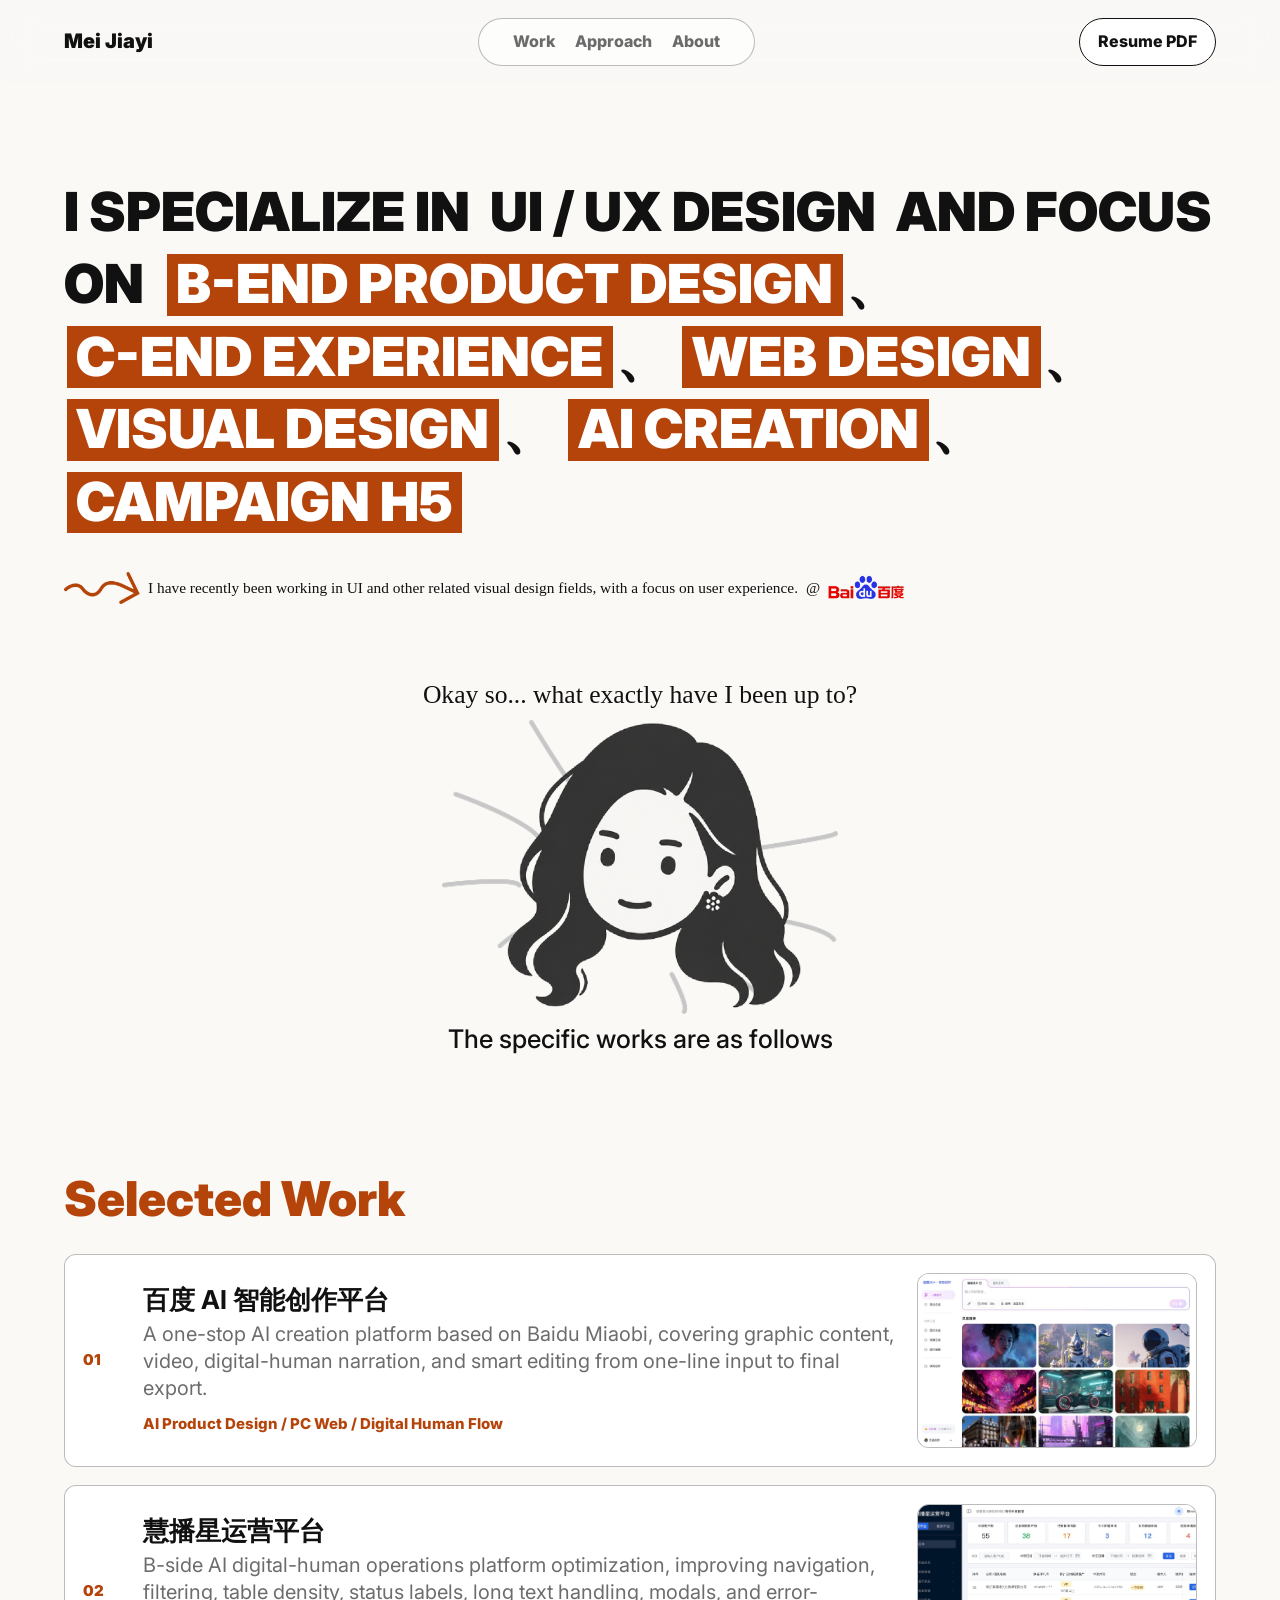
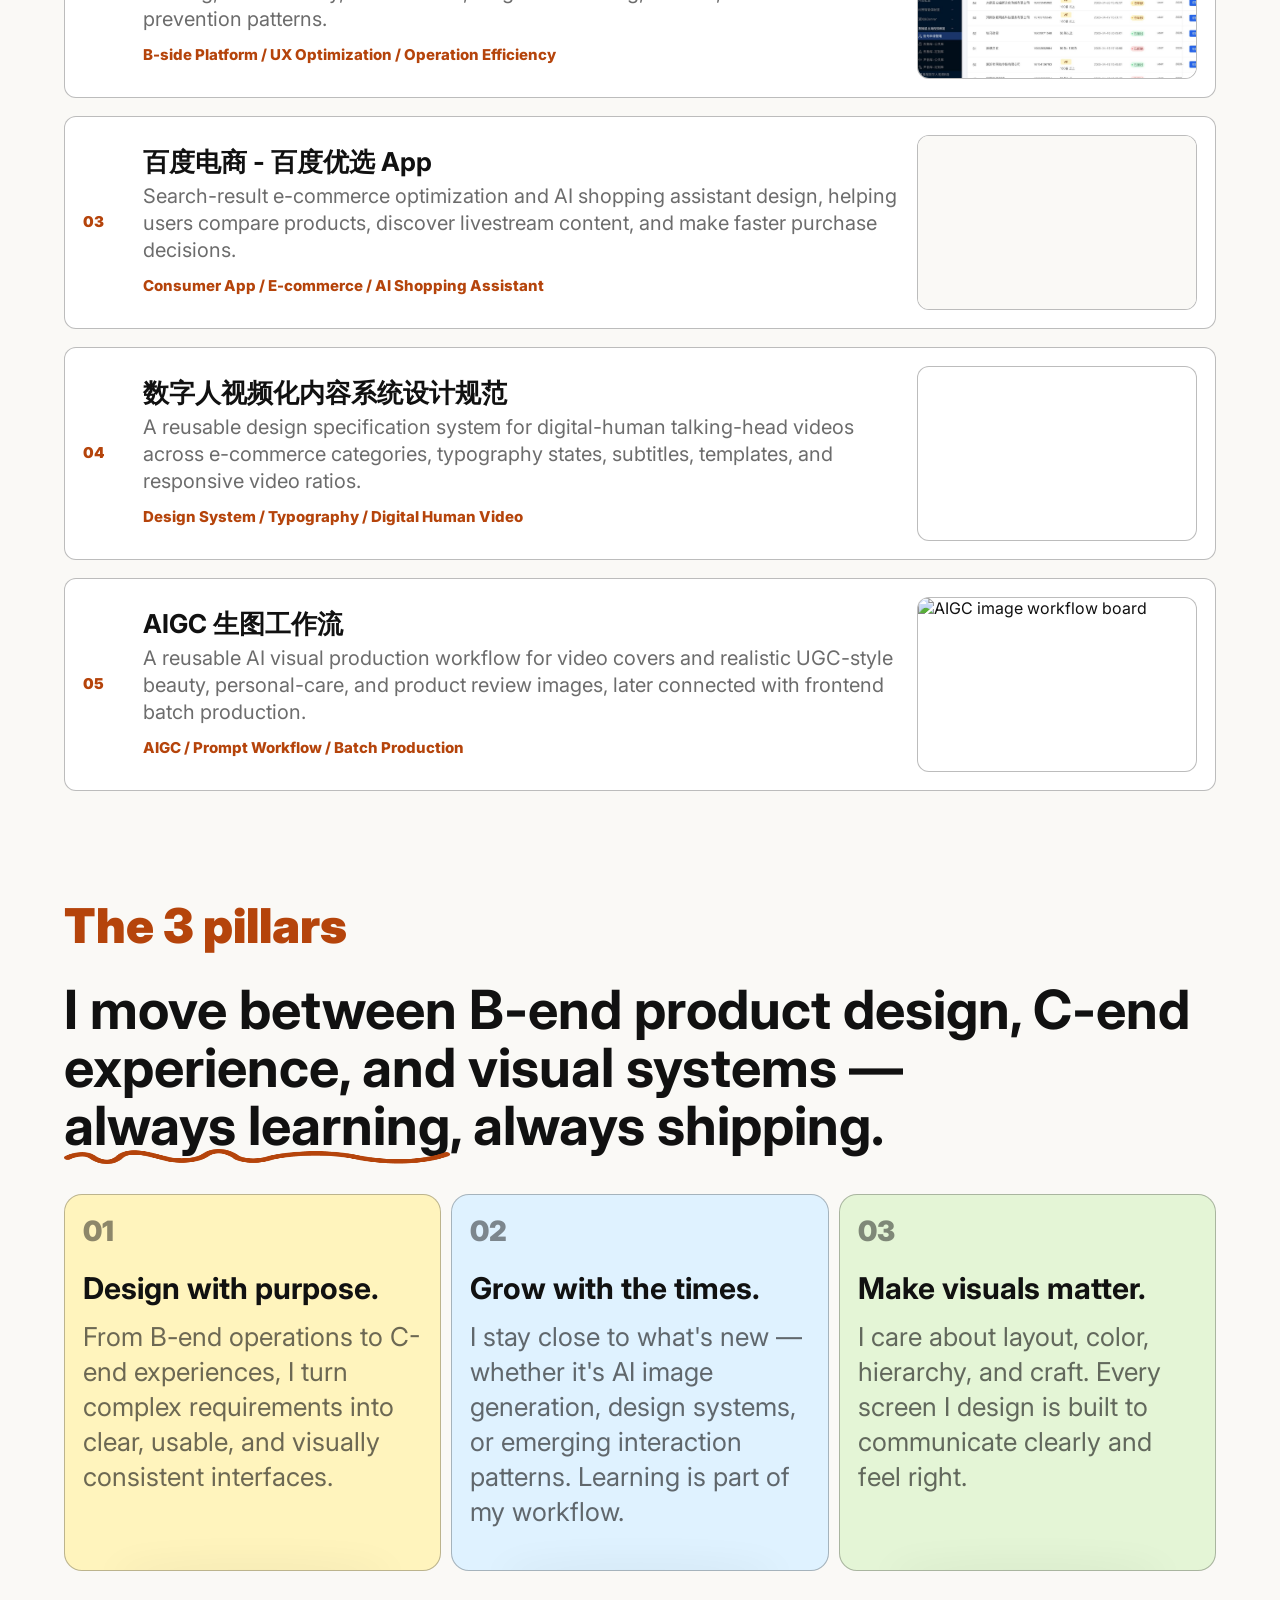
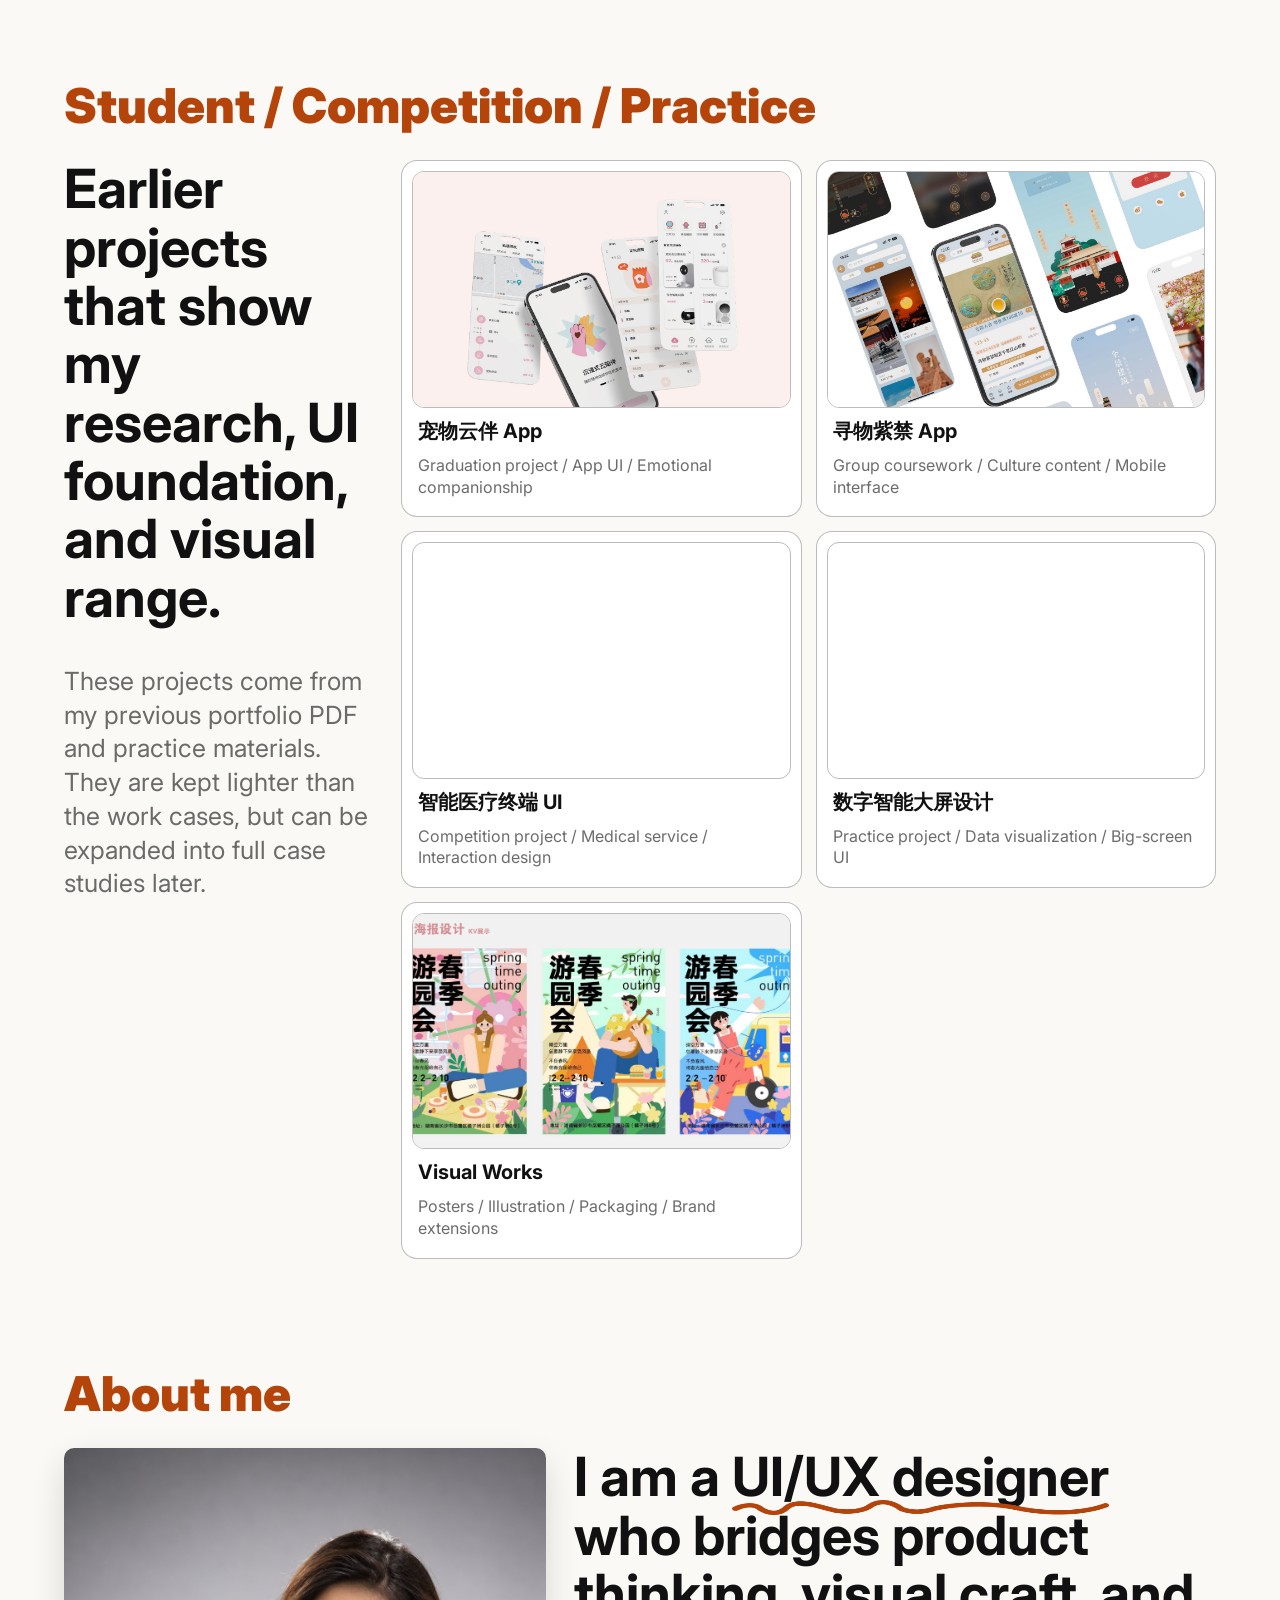
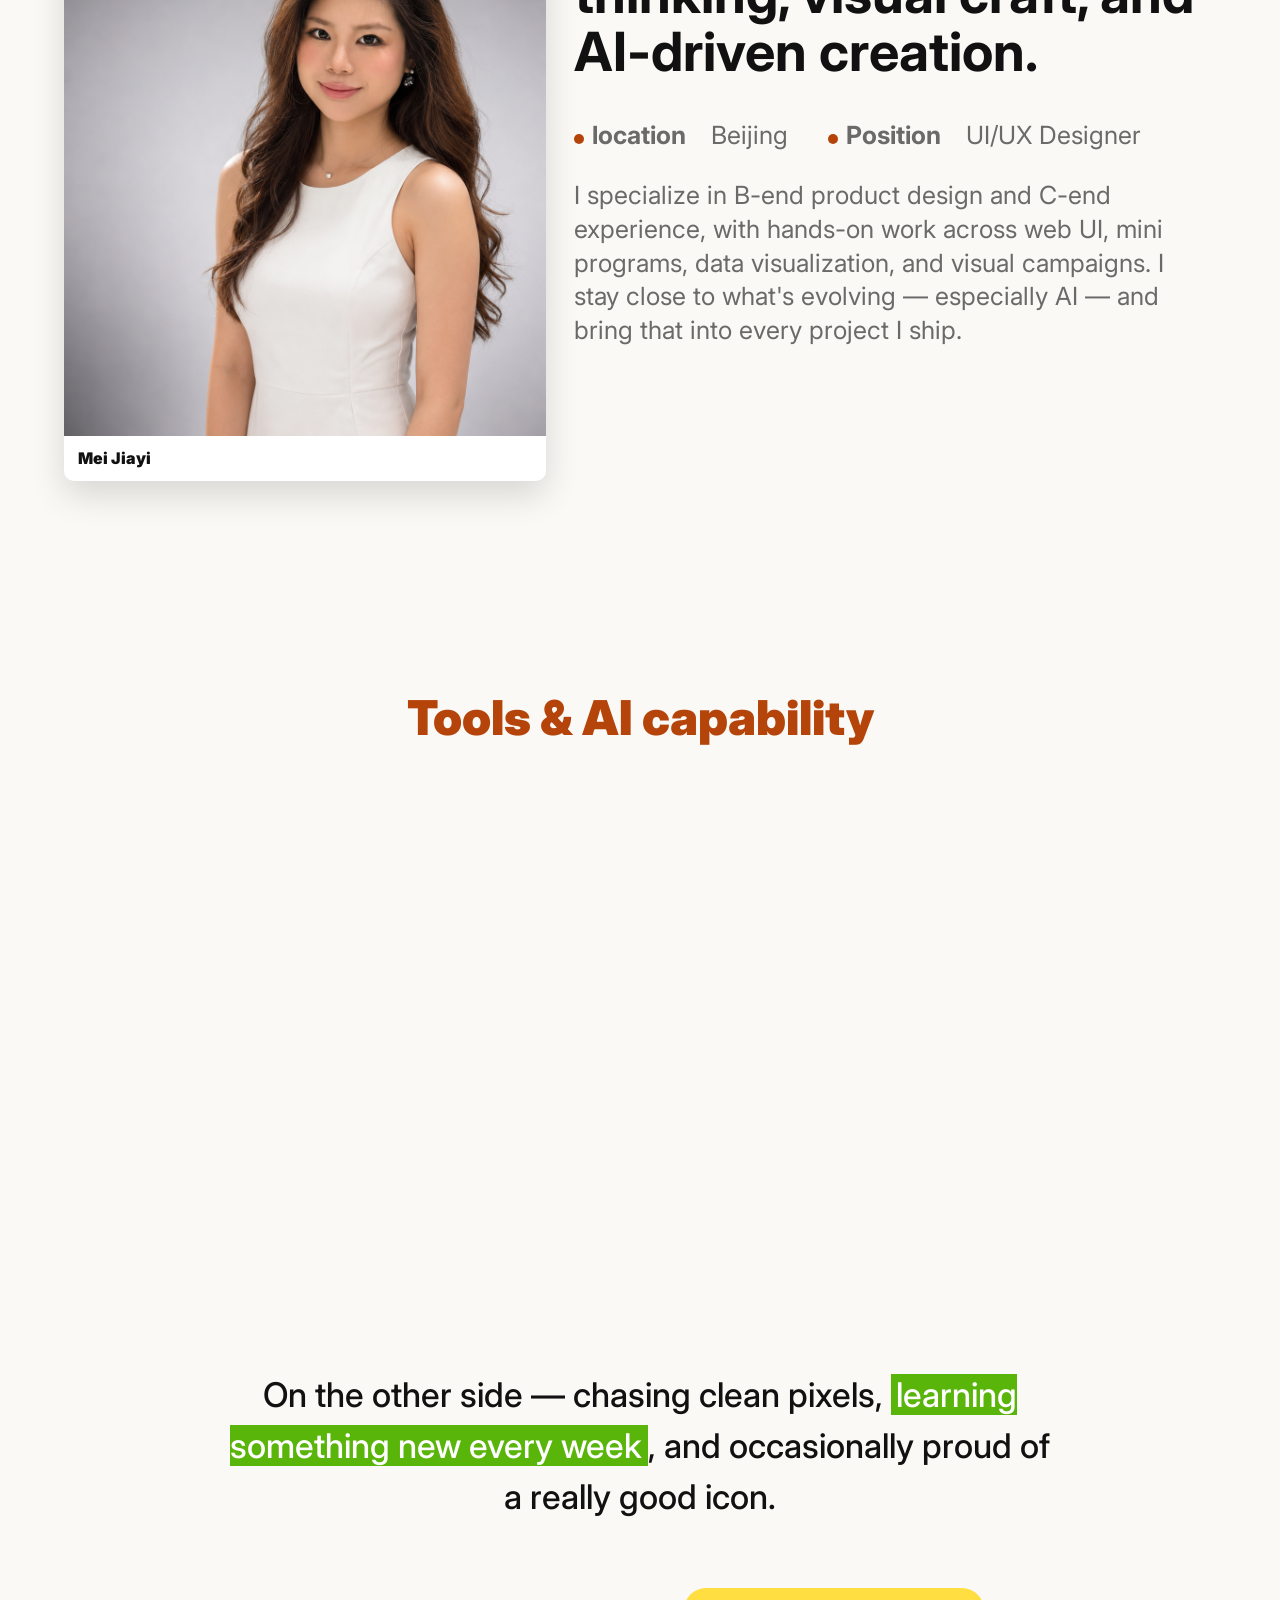
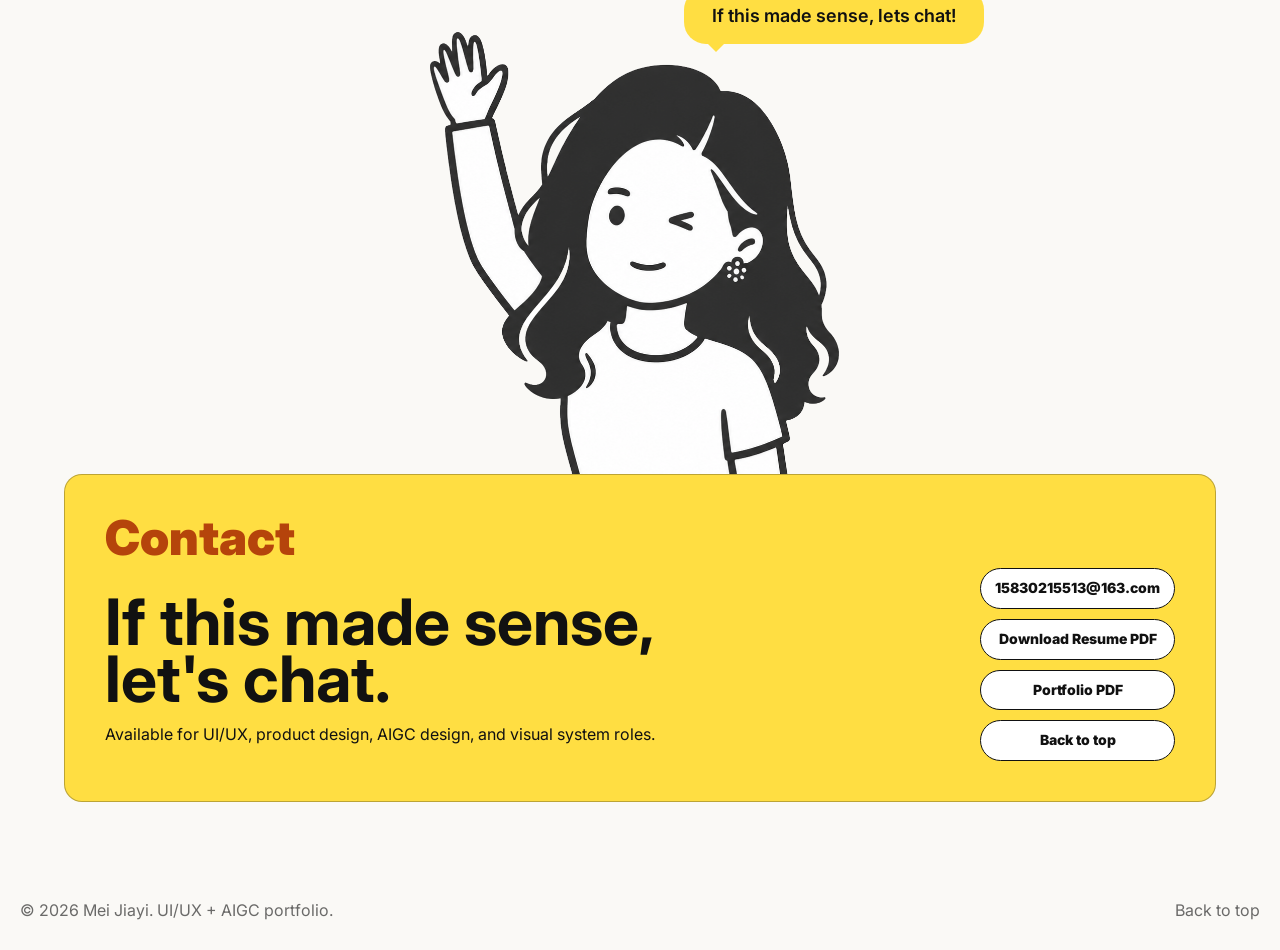
==== commit 3a2ed7fd: "add Inter font" ====
--- a/index.html
+++ b/index.html
@@ -8,8 +8,9 @@
       name="description"
       content="Mei Jiayi's UI/UX and AIGC portfolio for B-end product design, C-end experience, web design, visual design, AI creation, and campaign H5."
     />
-    <link rel="icon" type="image/png" href="assets/site/favicon.png" />
-    <link rel="stylesheet" href="styles.css" />
+<link rel="icon" type="image/png" href="assets/site/favicon.png" />
+<link href="https://fonts.googleapis.com/css2?family=Inter:wght@400;500;600;700;800;900&display=swap" rel="stylesheet" />
+<link rel="stylesheet" href="styles.css" />
     <script src="https://unpkg.com/matter-js@0.19.0/build/matter.min.js"></script>
   </head>
   <body>
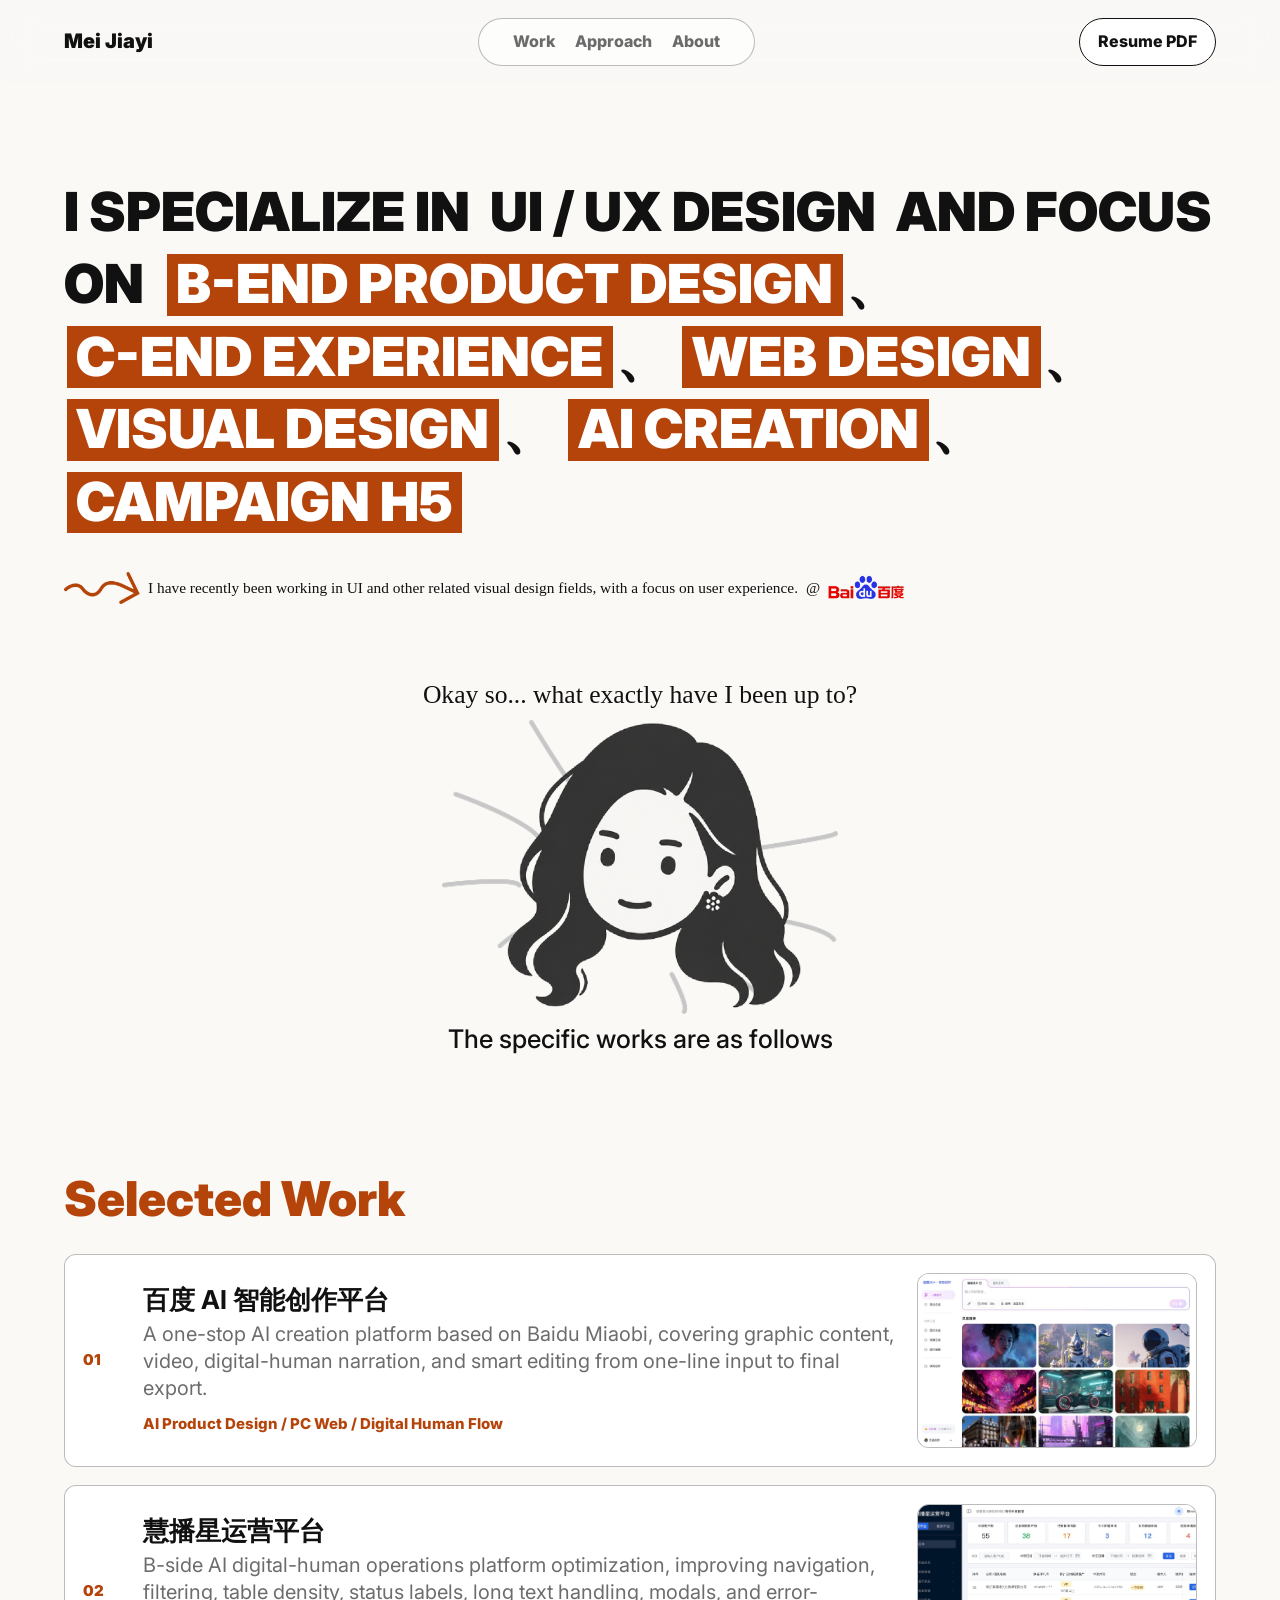
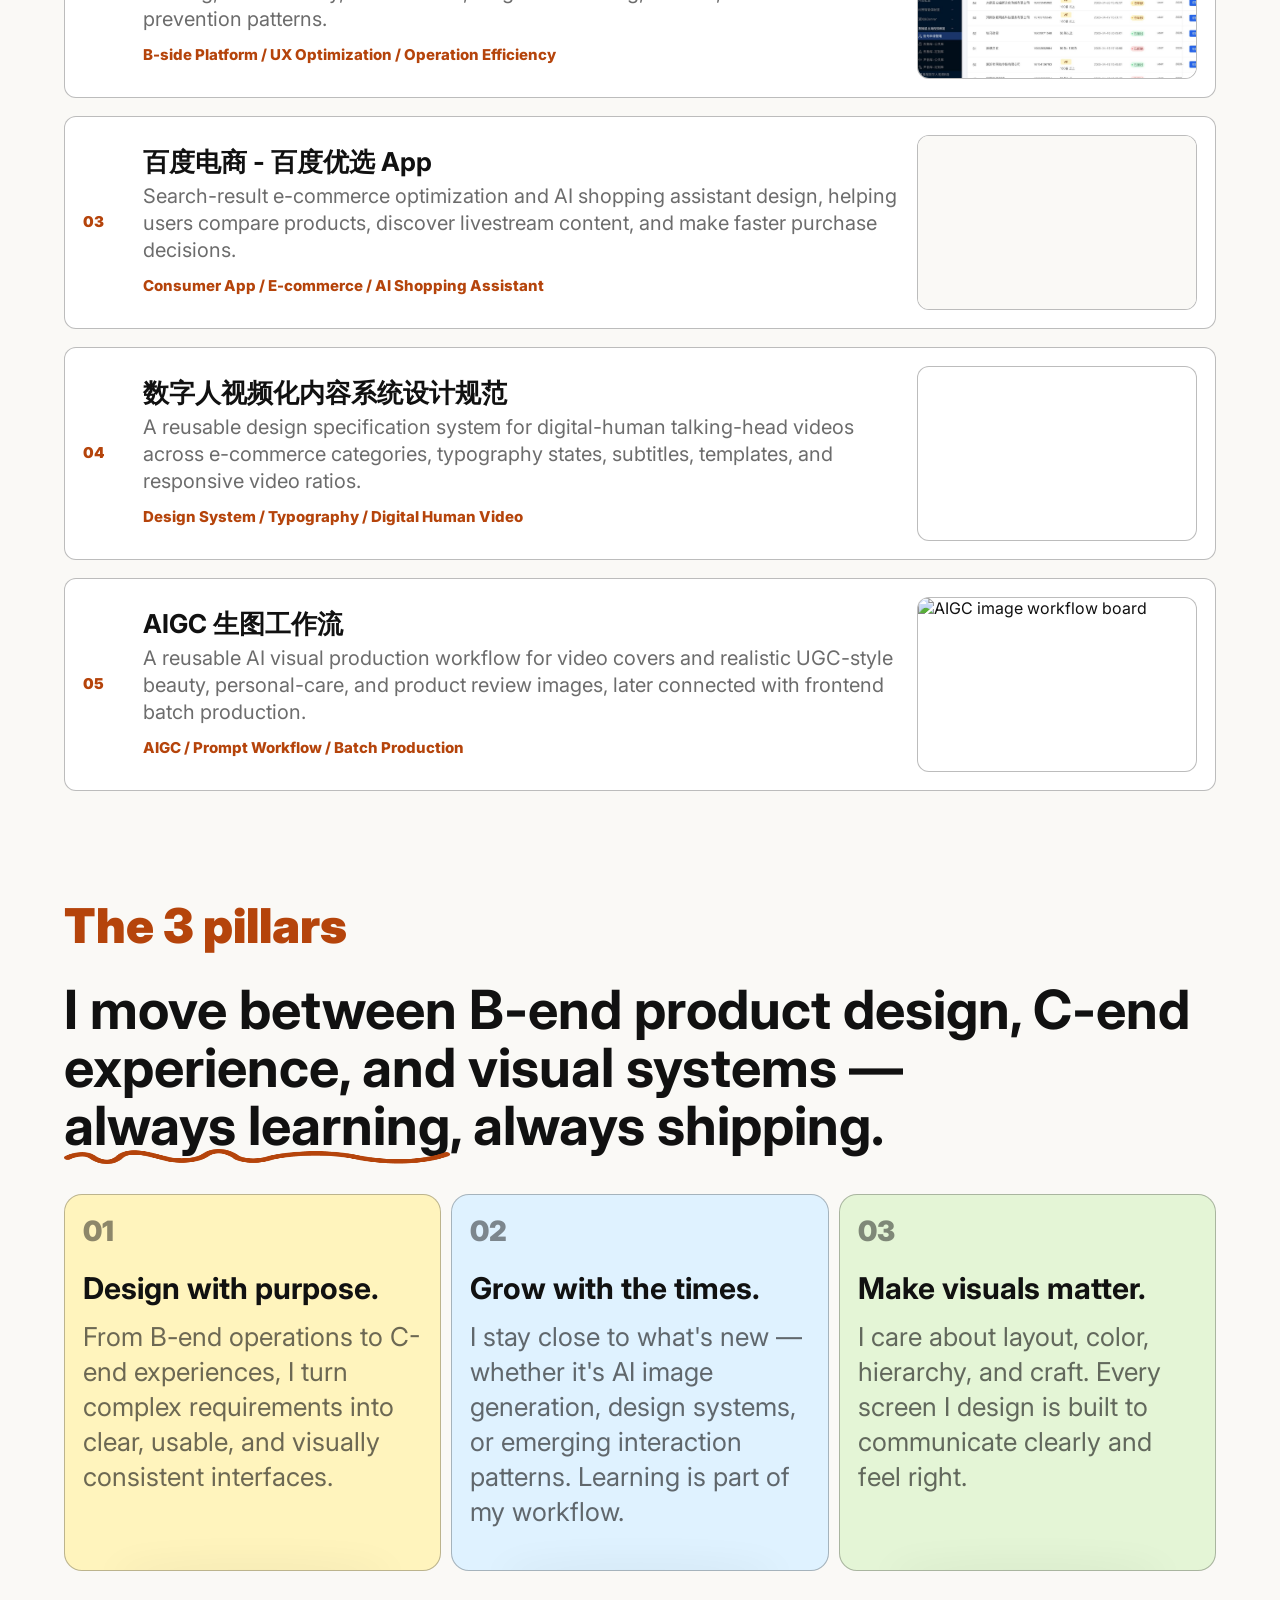
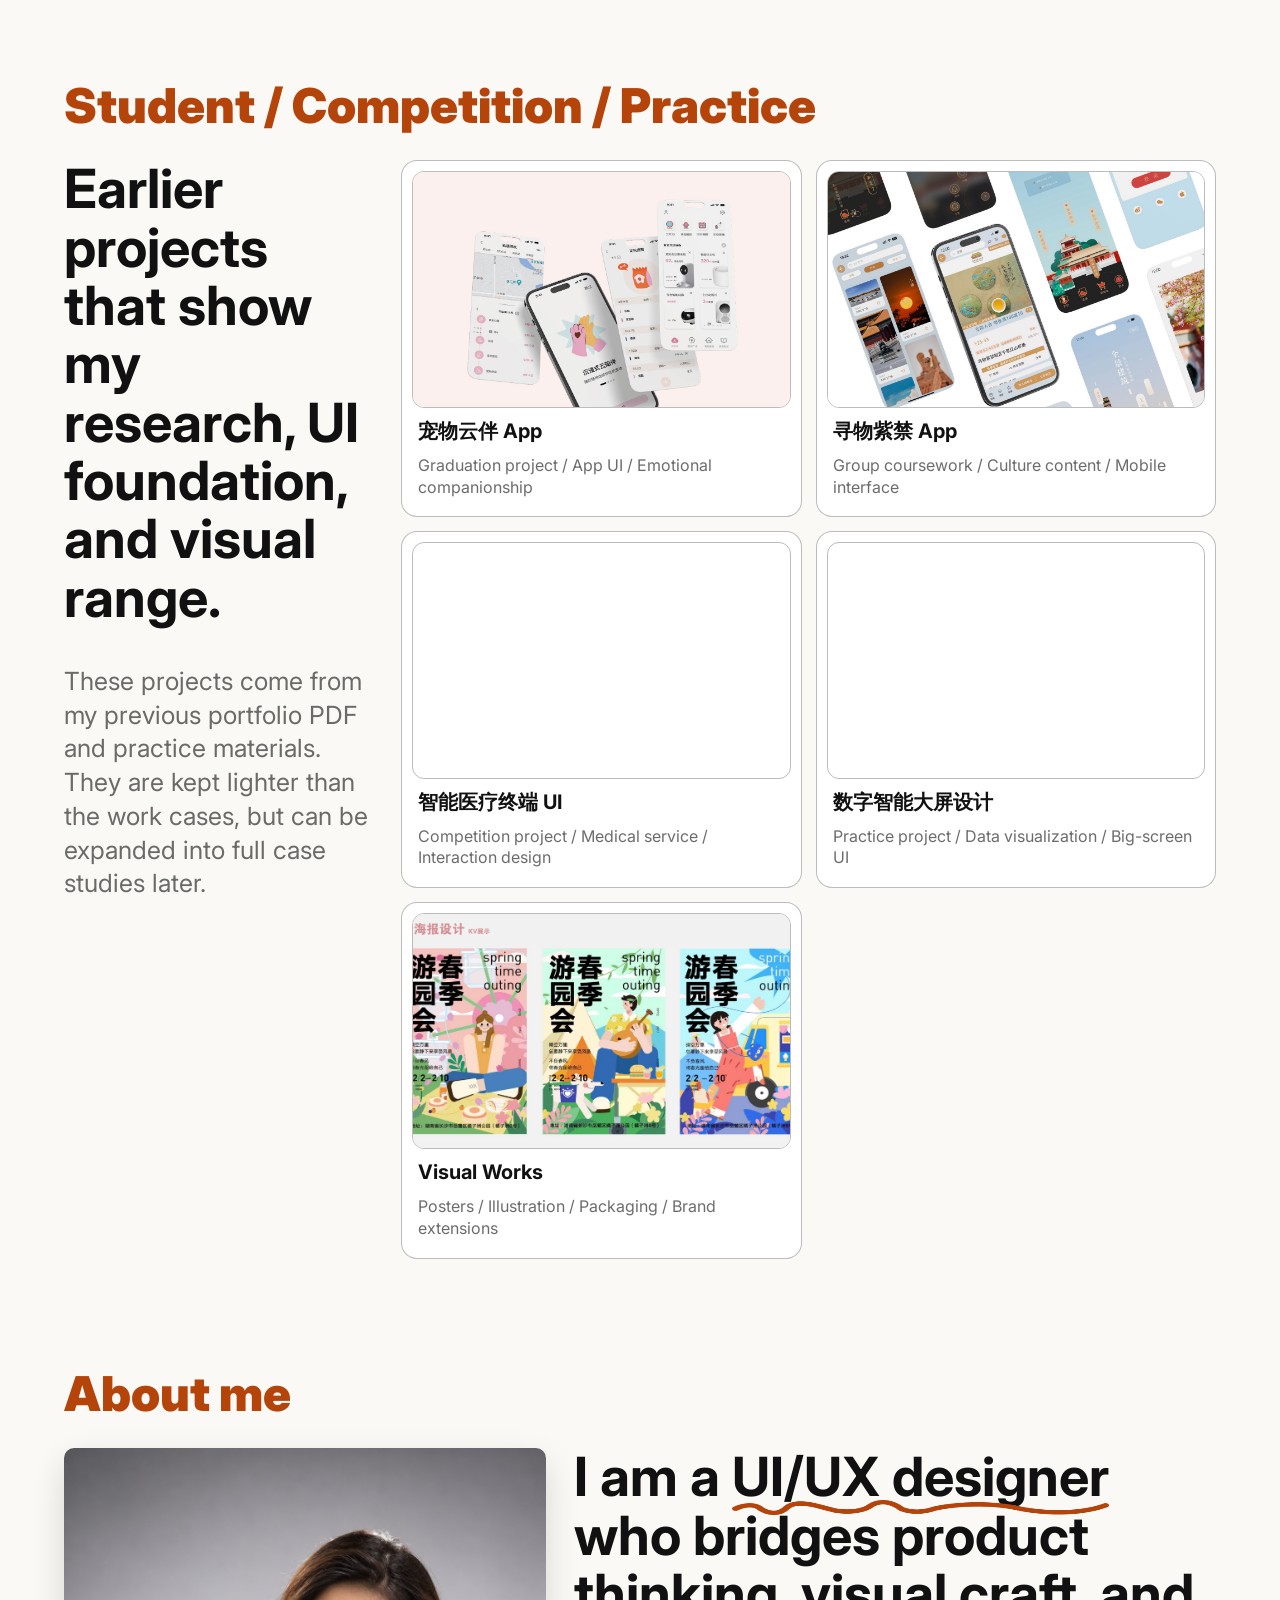
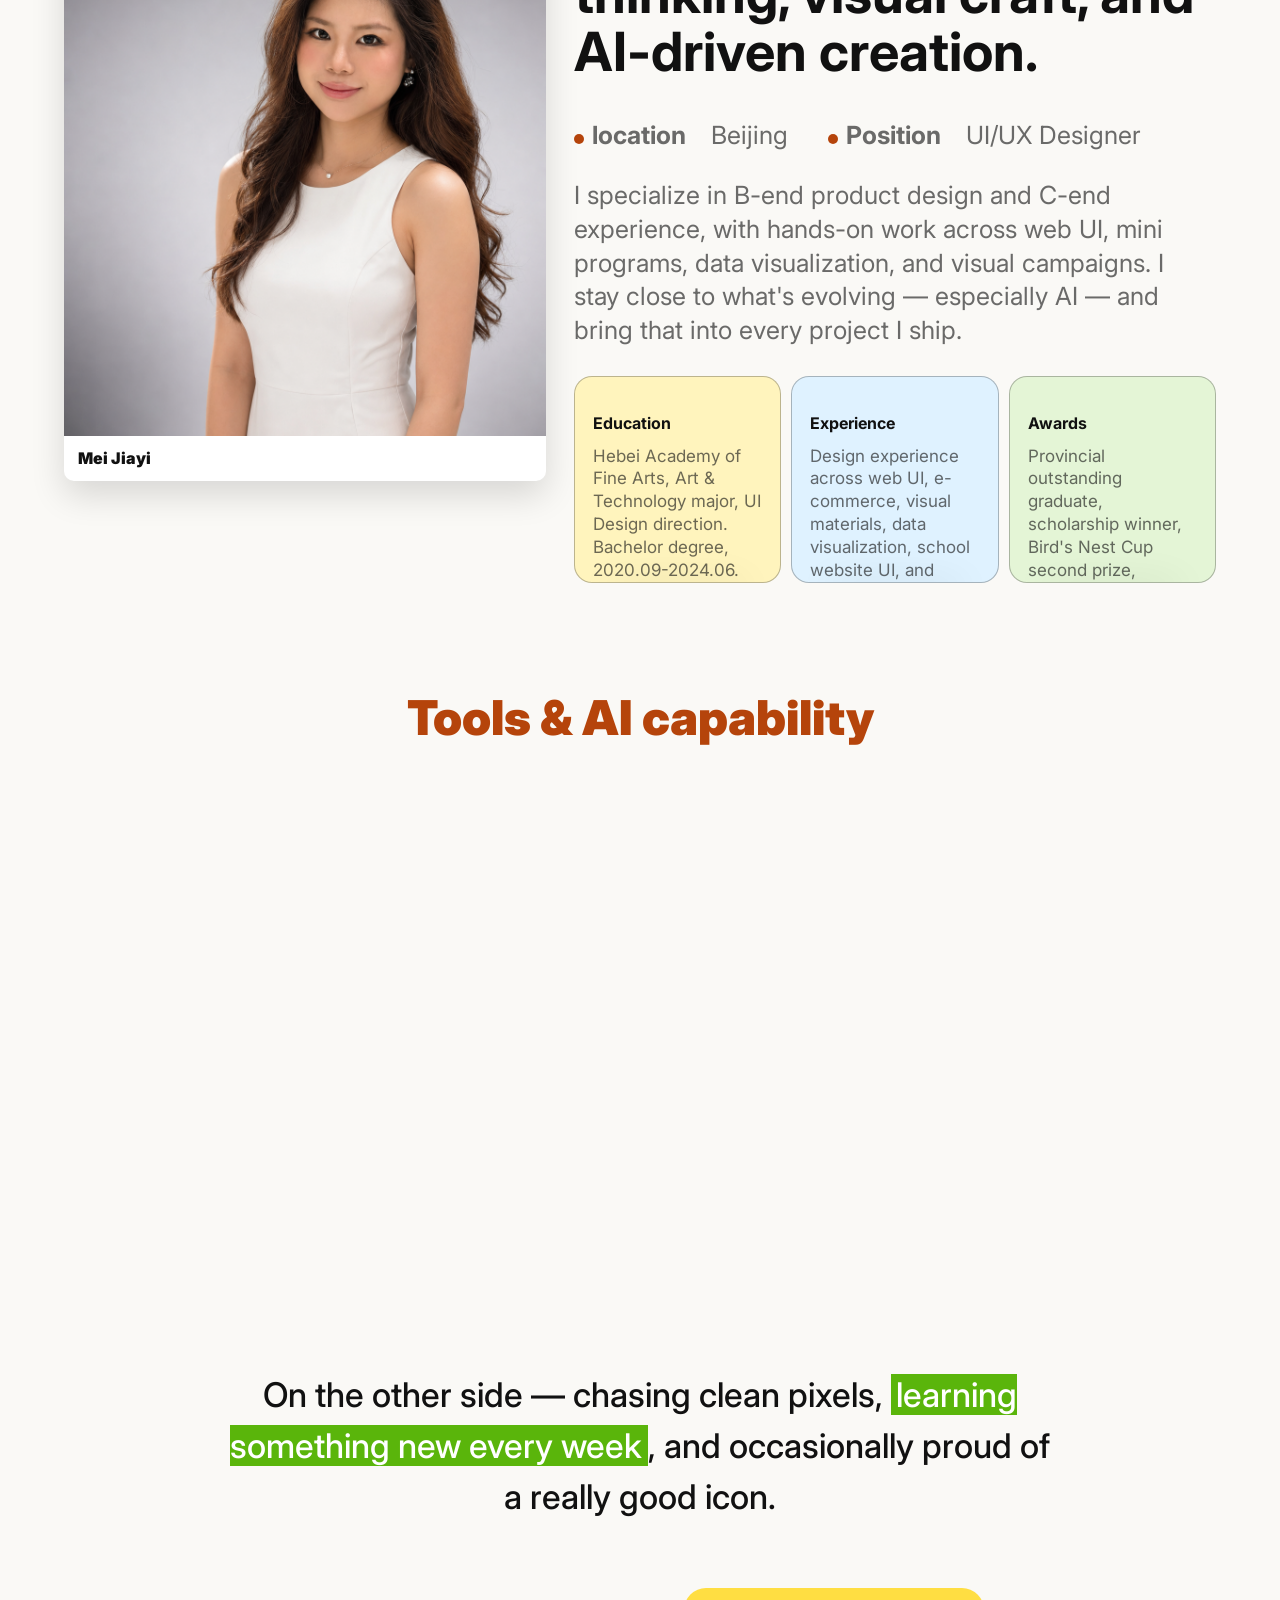
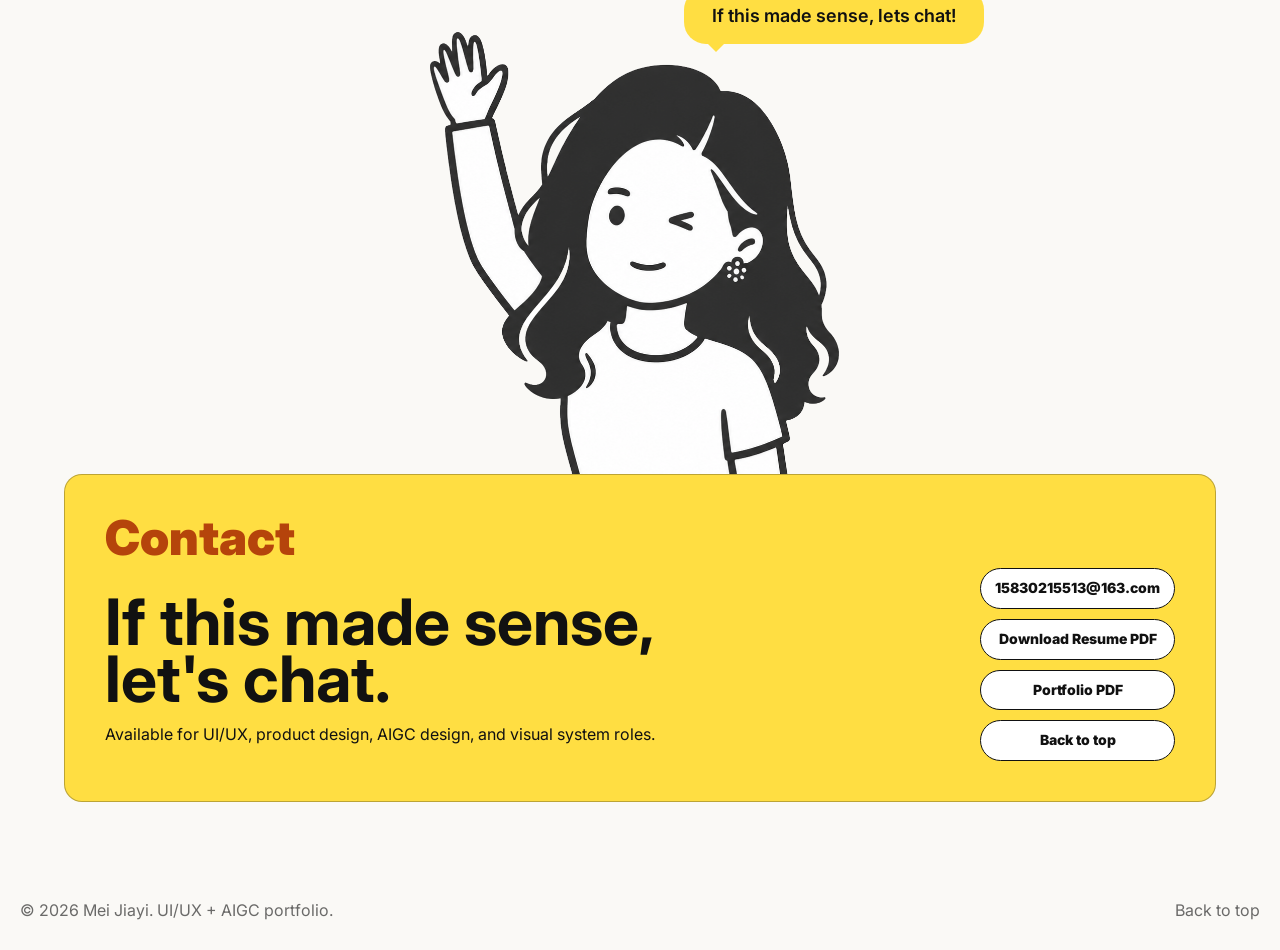
==== commit 99c5330a: "remove old site files" ====
--- a/index.html
+++ b/index.html
@@ -74,8 +74,6 @@
             <span>@</span>
             <img src="assets/site/logo.png" alt="Baidu" />
           </div>
-            </div>
-          </div>
 
           <div class="arena-images" aria-hidden="true">
             <img class="arena-img arena-img-1" src="" alt="" />
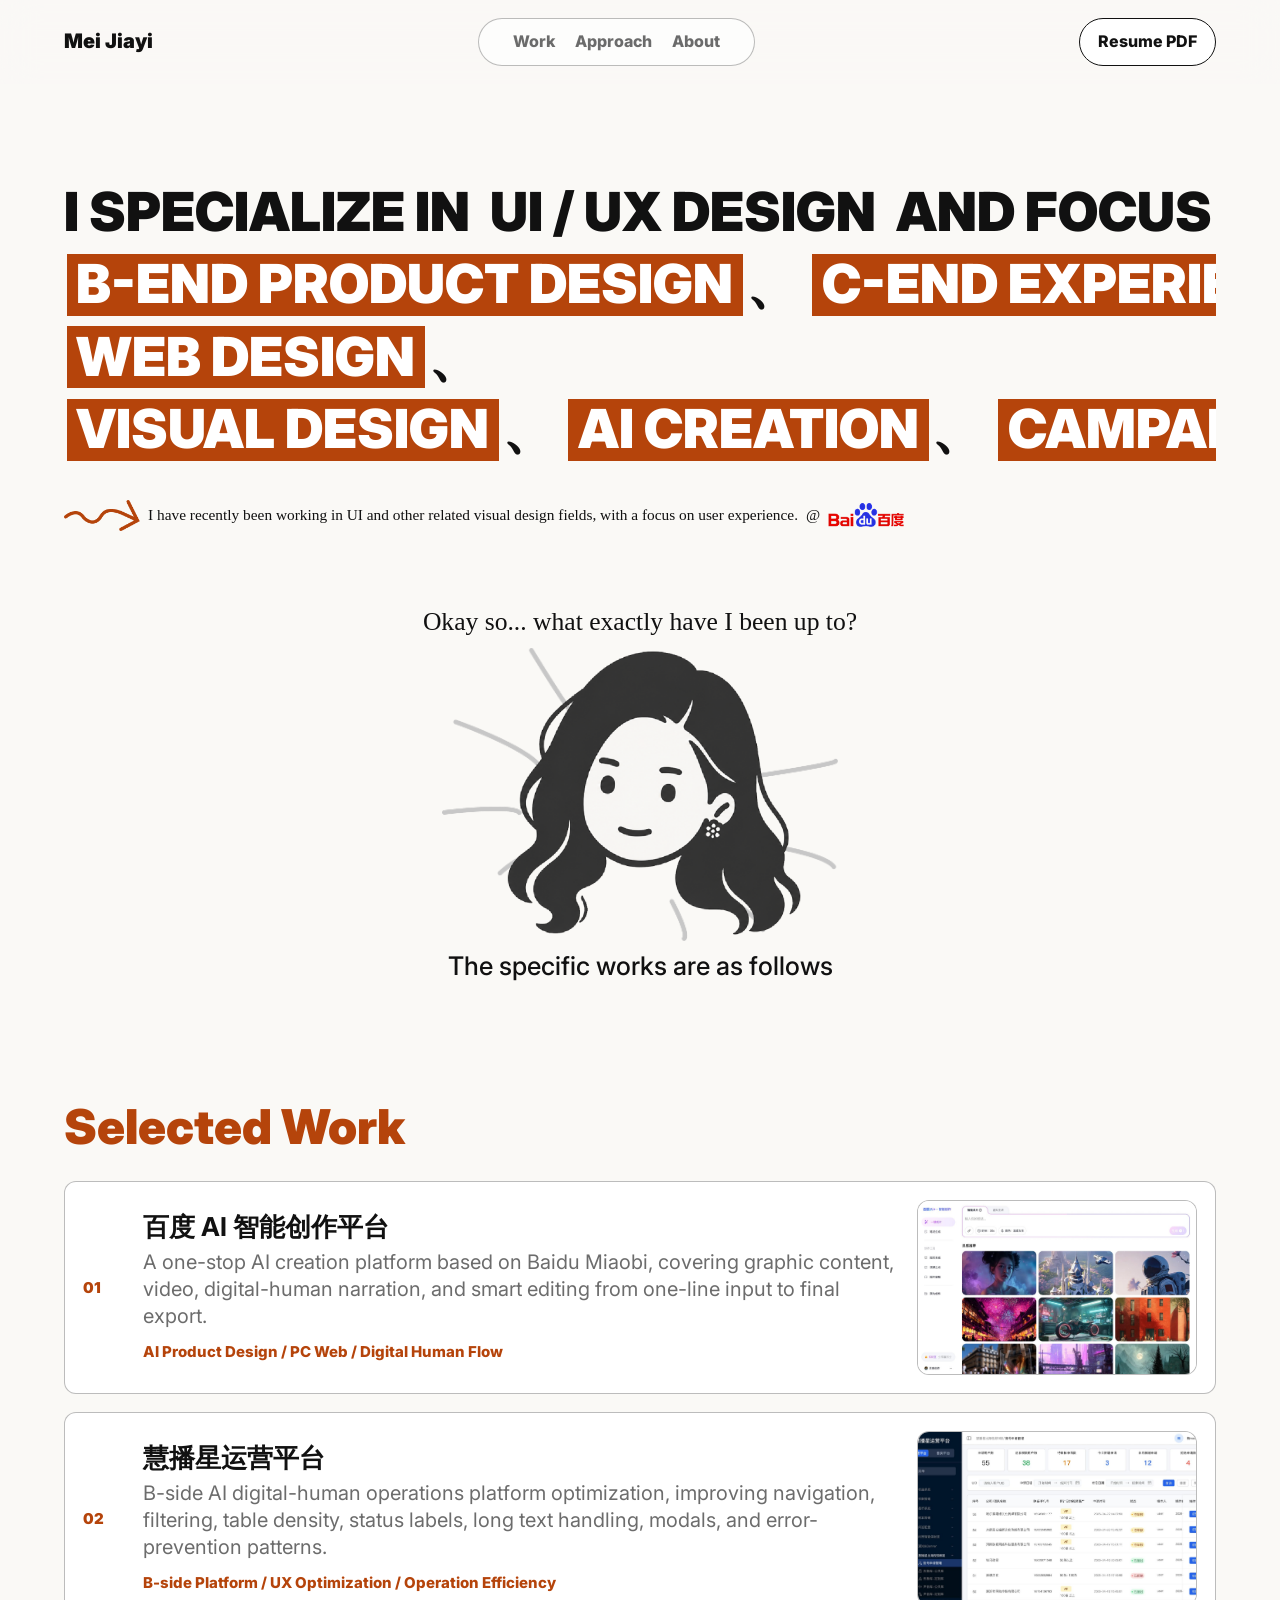
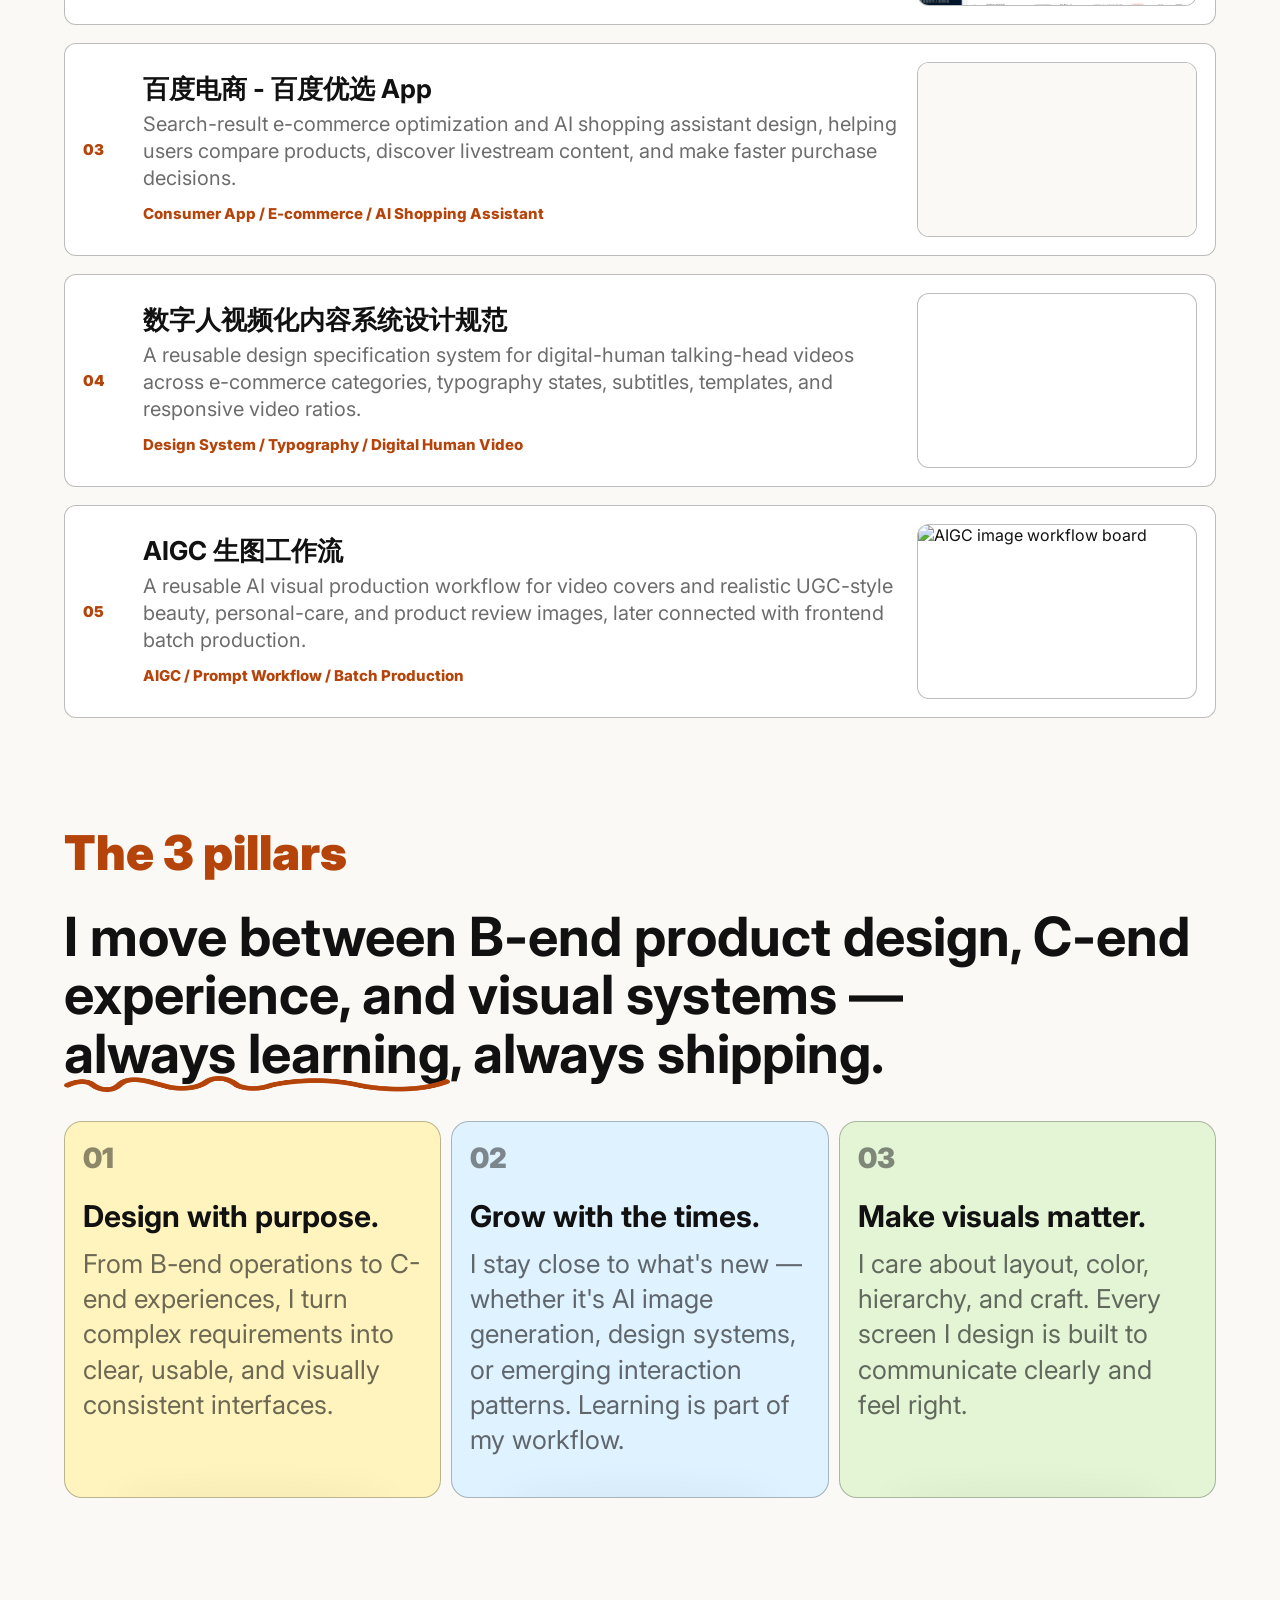
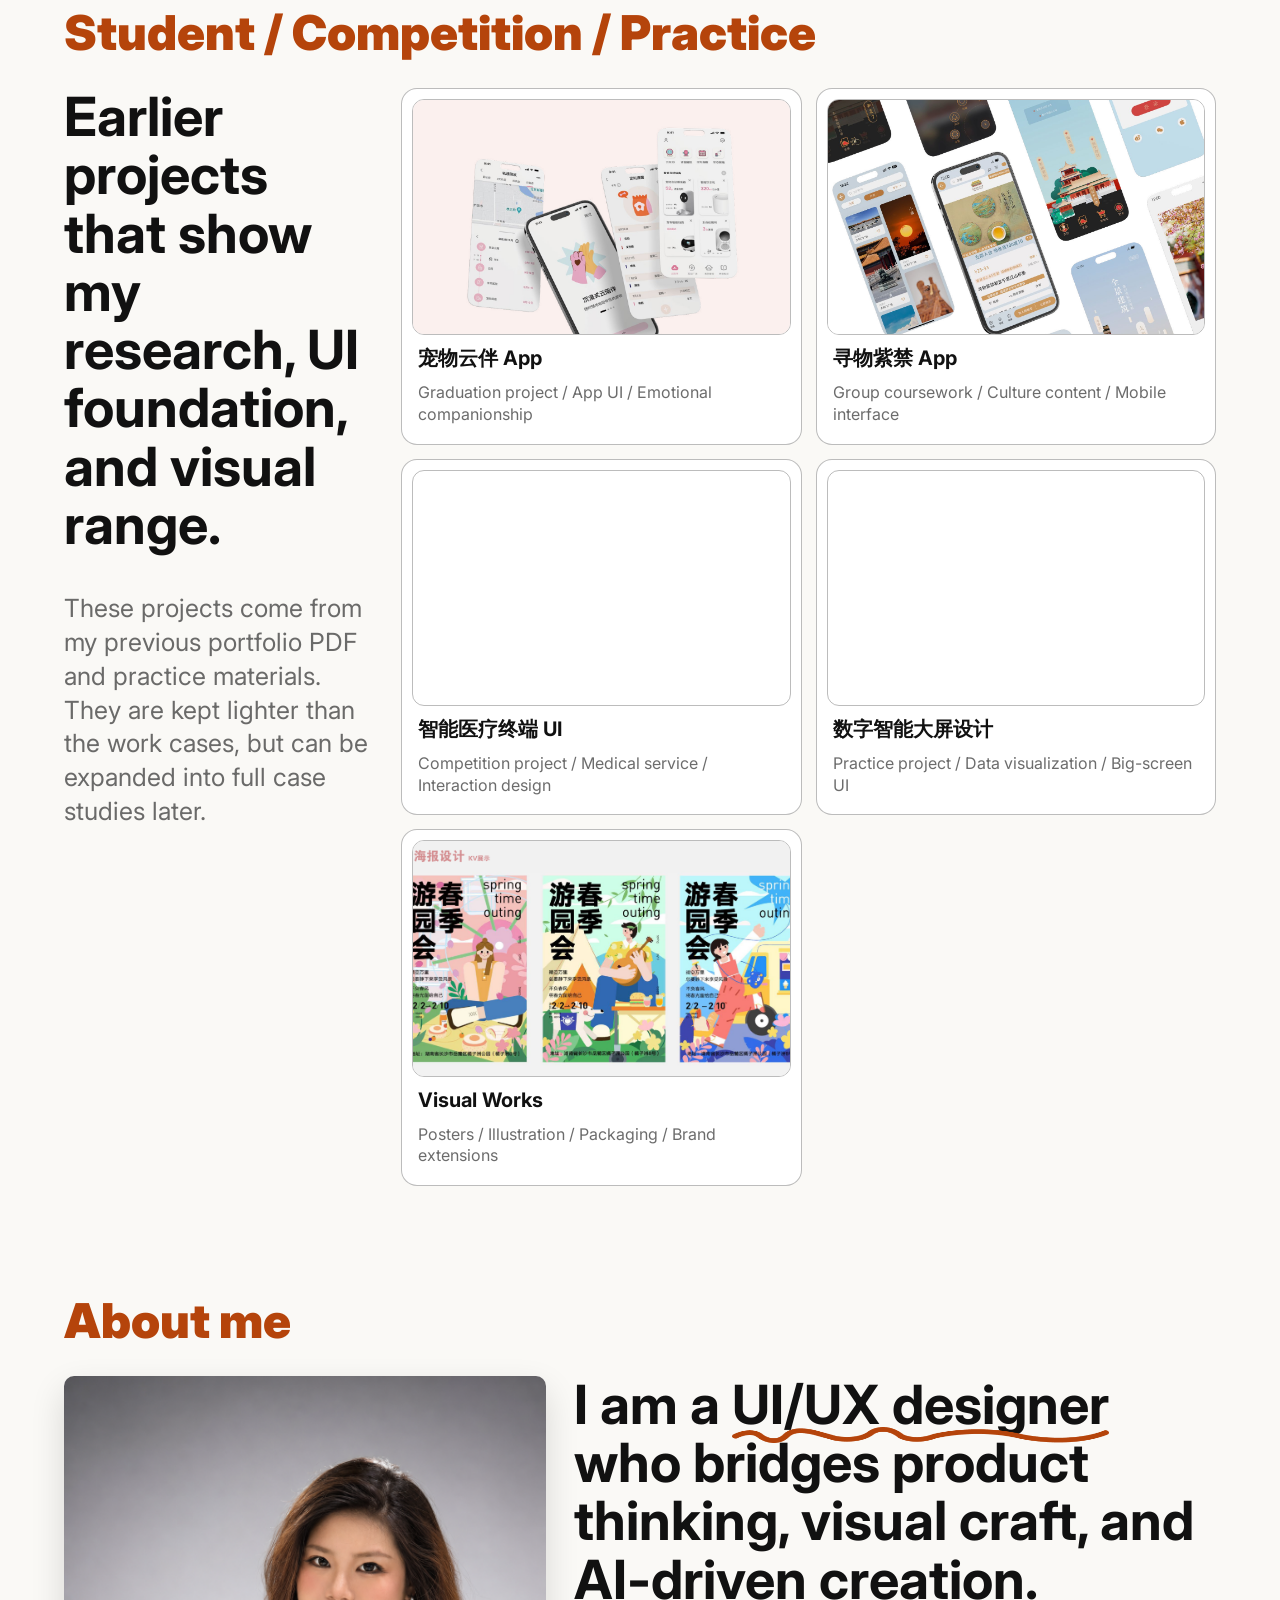
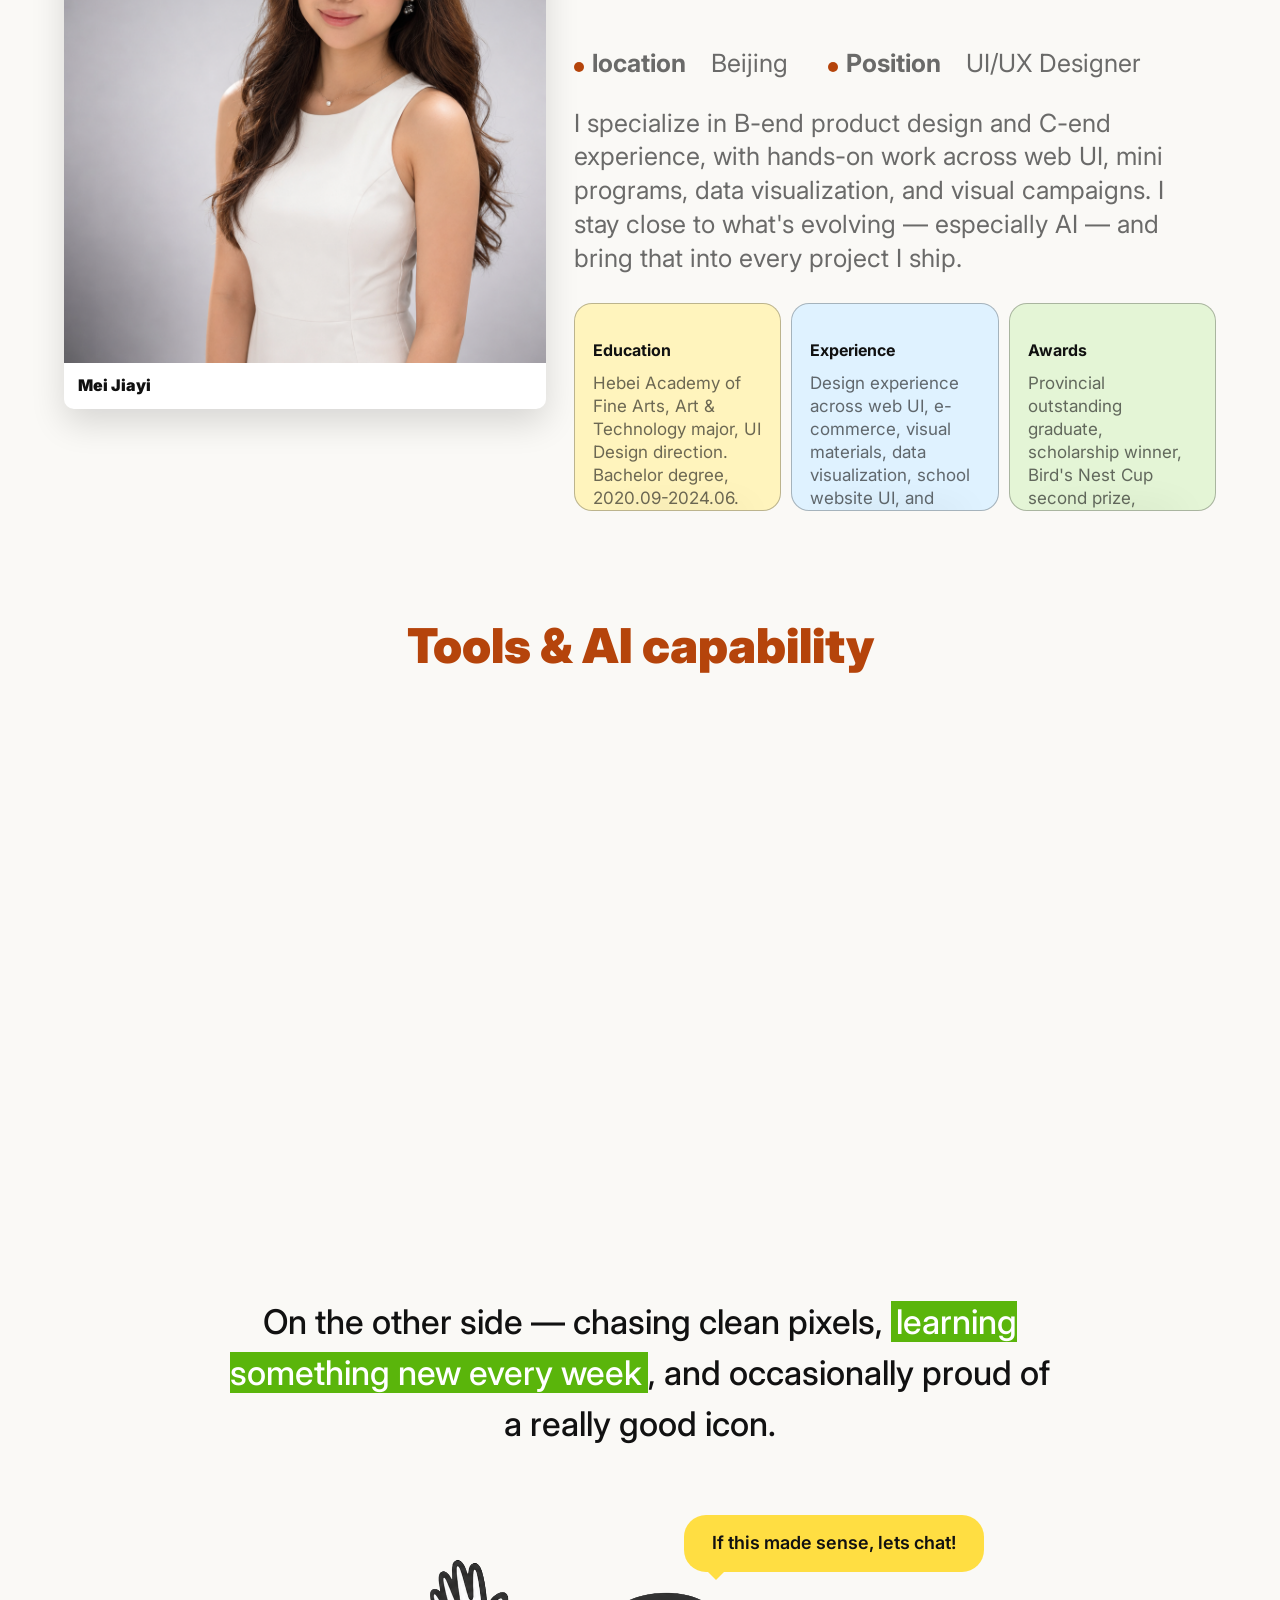
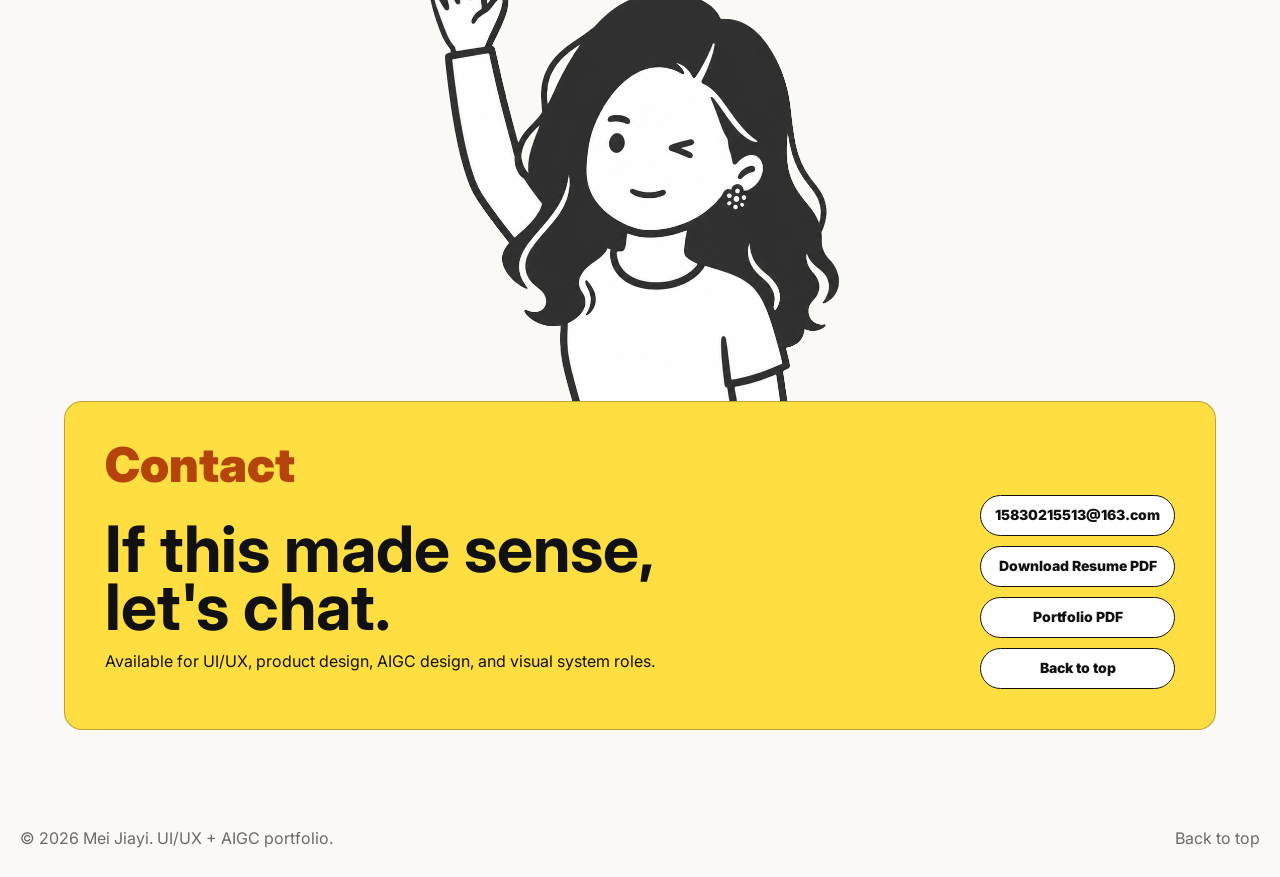
==== commit 84485941: "fix layout" ====
--- a/index.html
+++ b/index.html
@@ -33,36 +33,44 @@
             <span>I SPECIALIZE IN&nbsp;</span>
             <span class="plain-title">UI / UX DESIGN</span>
             <span>&nbsp;AND FOCUS ON&nbsp;</span>
-            <span
-              class="highlight"
-              data-images="assets/site/b端/b-1.jpg;assets/site/b端/b-2.jpg;assets/site/b端/b-3.jpg;assets/site/b端/b-4.jpg"
-              >B-END PRODUCT DESIGN</span
-            ><span>、</span>
-            <span
-              class="highlight"
-              data-images="assets/site/c端/c-1.jpg;assets/site/c端/c-2.jpg;assets/site/c端/c-3.jpg;assets/site/c端/c-4.jpg"
-              >C-END EXPERIENCE</span
-            ><span>、</span>
-            <span
-              class="highlight"
-              data-images="assets/site/web/web-1.jpg;assets/site/web/web-2.jpg;assets/site/web/web-3.jpg;assets/site/web/web-4.jpg"
-              >WEB DESIGN</span
-            ><span>、</span>
-            <span
-              class="highlight"
-              data-images="assets/site/平面/g-1.jpg;assets/site/平面/g-2.jpg;assets/site/平面/g-3.jpg;assets/site/平面/g-4.jpg"
-              >VISUAL DESIGN</span
-            ><span>、</span>
-            <span
-              class="highlight"
-              data-images="assets/site/ai/ai-1.jpg;assets/site/ai/ai-2.jpg;assets/site/ai/ai-3.jpg;assets/site/ai/ai-4.jpg"
-              >AI CREATION</span
-            ><span>、</span>
-            <span
-              class="highlight"
-              data-images="assets/site/h5/h5-1.jpg;assets/site/h5/h5-2.jpg;assets/site/h5/h5-3.jpg;assets/site/h5/h5-4.jpg"
-              >CAMPAIGN H5</span
-            >
+            <span class="title-row">
+              <span
+                class="highlight"
+                data-images="assets/site/b端/b-1.jpg;assets/site/b端/b-2.jpg;assets/site/b端/b-3.jpg;assets/site/b端/b-4.jpg"
+                >B-END PRODUCT DESIGN</span
+              ><span>、</span>
+              <span
+                class="highlight"
+                data-images="assets/site/c端/c-1.jpg;assets/site/c端/c-2.jpg;assets/site/c端/c-3.jpg;assets/site/c端/c-4.jpg"
+                >C-END EXPERIENCE</span
+              ><span>、</span>
+            </span>
+            <span class="title-row">
+              <span
+                class="highlight"
+                data-images="assets/site/web/web-1.jpg;assets/site/web/web-2.jpg;assets/site/web/web-3.jpg;assets/site/web/web-4.jpg"
+                >WEB DESIGN</span
+              ><span>、</span>
+            </span>
+            <span class="title-row">
+              <span
+                class="highlight"
+                data-images="assets/site/平面/g-1.jpg;assets/site/平面/g-2.jpg;assets/site/平面/g-3.jpg;assets/site/平面/g-4.jpg"
+                >VISUAL DESIGN</span
+              ><span>、</span>
+              <span
+                class="highlight"
+                data-images="assets/site/ai/ai-1.jpg;assets/site/ai/ai-2.jpg;assets/site/ai/ai-3.jpg;assets/site/ai/ai-4.jpg"
+                >AI CREATION</span
+              ><span>、</span>
+            </span>
+            <span class="title-row">
+              <span
+                class="highlight"
+                data-images="assets/site/h5/h5-1.jpg;assets/site/h5/h5-2.jpg;assets/site/h5/h5-3.jpg;assets/site/h5/h5-4.jpg"
+                >CAMPAIGN H5</span
+              >
+            </span>
           </h1>
 
           <div class="hero-subline">
--- a/styles.css
+++ b/styles.css
@@ -128,6 +128,11 @@
 }
 
 .plain-title {
+  white-space: nowrap;
+}
+
+.title-row {
+  display: inline-block;
   white-space: nowrap;
 }
 
